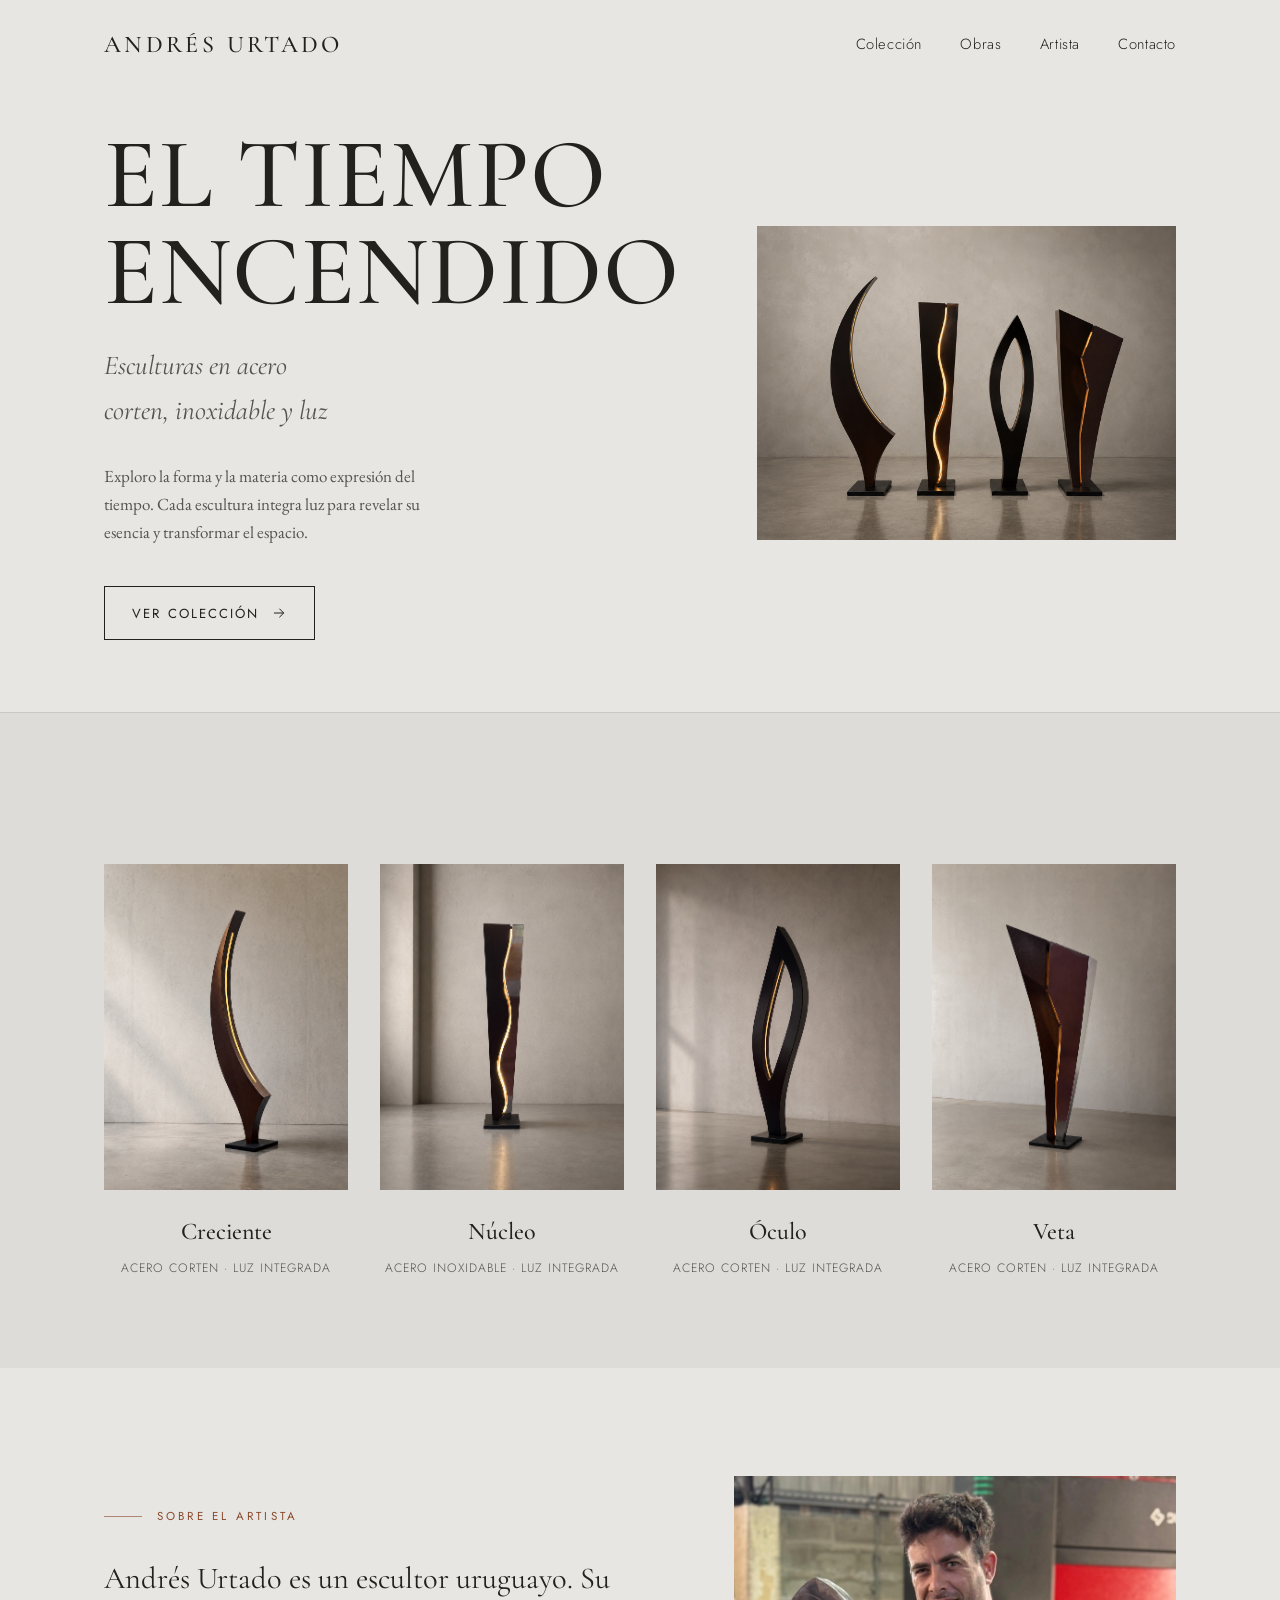
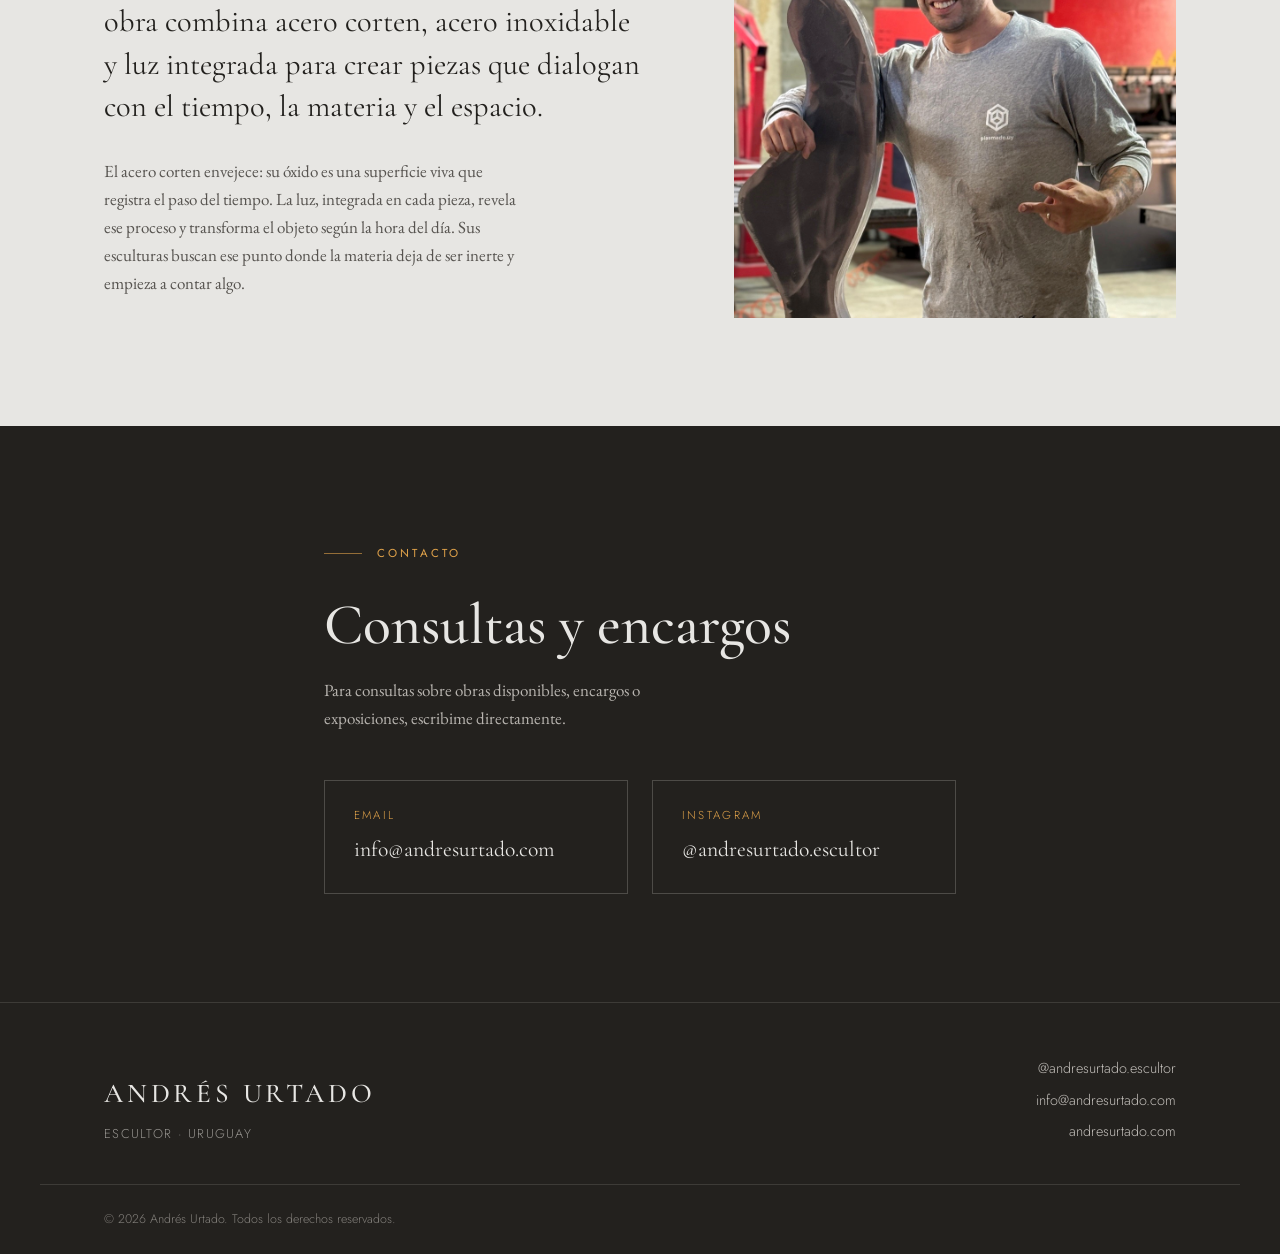
==== index.html @ e7a96994 "Cache-busting en foto del artista (?v=2) para forzar recarga Co-Authored-By: Claude Opus 4.8 <norepl" ====
<!DOCTYPE html>
<html lang="es">
<head>
  <meta charset="UTF-8" />
  <meta name="viewport" content="width=device-width, initial-scale=1.0" />
  <title>Andrés Urtado · Escultor</title>
  <meta name="description" content="Andrés Urtado, escultor uruguayo. Esculturas en acero corten, inoxidable y luz integrada. La forma y la materia como expresión del tiempo." />
  <meta name="author" content="Andrés Urtado" />

  <!-- Open Graph -->
  <meta property="og:type" content="website" />
  <meta property="og:title" content="Andrés Urtado · Escultor" />
  <meta property="og:description" content="Esculturas en acero corten, inoxidable y luz. El tiempo encendido." />
  <meta property="og:image" content="images/og.jpg" />
  <meta property="og:locale" content="es_UY" />

  <link rel="preconnect" href="https://fonts.googleapis.com" />
  <link rel="preconnect" href="https://fonts.gstatic.com" crossorigin />
  <link href="https://fonts.googleapis.com/css2?family=Cormorant+Garamond:ital,wght@0,400;0,500;0,600;1,400&family=EB+Garamond:wght@400;500&family=Jost:wght@300;400;500&display=swap" rel="stylesheet" />

  <link rel="stylesheet" href="css/styles.css" />
  <link rel="icon" href="data:image/svg+xml,<svg xmlns='http://www.w3.org/2000/svg' viewBox='0 0 100 100'><text y='.9em' font-size='90' font-family='serif'>AU</text></svg>" />
</head>
<body>

  <!-- ===================== HEADER ===================== -->
  <header class="site-header" id="header">
    <div class="container header__inner">
      <a href="#inicio" class="wordmark">Andrés Urtado</a>

      <nav class="nav" aria-label="Navegación principal">
        <a href="#coleccion">Colección</a>
        <a href="#obras">Obras</a>
        <a href="#artista">Artista</a>
        <a href="#contacto">Contacto</a>
      </nav>

      <button class="nav-toggle" aria-label="Abrir menú" aria-expanded="false">
        <span></span><span></span><span></span>
      </button>
    </div>
  </header>

  <!-- Mobile menu -->
  <div class="mobile-menu" id="mobile-menu" aria-hidden="true">
    <a href="#coleccion">Colección</a>
    <a href="#obras">Obras</a>
    <a href="#artista">Artista</a>
    <a href="#contacto">Contacto</a>
  </div>

  <main>
    <!-- ===================== HERO ===================== -->
    <section class="hero" id="inicio">
      <div class="container hero__inner">
        <div class="hero__text reveal">
          <h1 class="hero__title">El tiempo<br />encendido</h1>
          <p class="hero__subtitle">Esculturas en acero corten, inoxidable y luz</p>
          <p class="hero__desc">
            Exploro la forma y la materia como expresión del tiempo. Cada escultura
            integra luz para revelar su esencia y transformar el espacio.
          </p>
          <a href="#coleccion" class="btn">
            Ver colección
            <svg width="16" height="16" viewBox="0 0 24 24" fill="none" aria-hidden="true">
              <path d="M5 12h14M13 6l6 6-6 6" stroke="currentColor" stroke-width="1.5" stroke-linecap="round" stroke-linejoin="round"/>
            </svg>
          </a>
        </div>

        <div class="hero__media reveal">
          <!-- REEMPLAZAR: imagen principal (las 4 esculturas juntas). Recomendado ~1400x1600px -->
          <div class="img-placeholder img-placeholder--hero" data-fill="images/hero.jpg">
            <span>hero.jpg</span>
          </div>
        </div>
      </div>
    </section>

    <!-- ===================== COLECCIÓN ===================== -->
    <section class="collection" id="coleccion">
      <div class="container">
        <p class="eyebrow reveal">La colección</p>

        <div class="collection__grid" id="obras">
          <!-- Pieza 1 -->
          <article class="piece reveal">
            <div class="piece__img">
              <div class="img-placeholder" data-fill="images/creciente.jpg"><span>creciente.jpg</span></div>
            </div>
            <h3 class="piece__name">Creciente</h3>
            <p class="piece__meta">Acero corten · luz integrada</p>
          </article>

          <!-- Pieza 2 -->
          <article class="piece reveal">
            <div class="piece__img">
              <div class="img-placeholder" data-fill="images/nucleo.jpg"><span>nucleo.jpg</span></div>
            </div>
            <h3 class="piece__name">Núcleo</h3>
            <p class="piece__meta">Acero inoxidable · luz integrada</p>
          </article>

          <!-- Pieza 3 -->
          <article class="piece reveal">
            <div class="piece__img">
              <div class="img-placeholder" data-fill="images/oculo.jpg"><span>oculo.jpg</span></div>
            </div>
            <h3 class="piece__name">Óculo</h3>
            <p class="piece__meta">Acero corten · luz integrada</p>
          </article>

          <!-- Pieza 4 -->
          <article class="piece reveal">
            <div class="piece__img">
              <div class="img-placeholder" data-fill="images/veta.jpg"><span>veta.jpg</span></div>
            </div>
            <h3 class="piece__name">Veta</h3>
            <p class="piece__meta">Acero corten · luz integrada</p>
          </article>
        </div>
      </div>
    </section>

    <!-- ===================== ARTISTA ===================== -->
    <section class="artist" id="artista">
      <div class="container artist__inner">
        <div class="artist__text reveal">
          <p class="eyebrow">Sobre el artista</p>
          <p class="artist__lead">
            Andrés Urtado es un escultor uruguayo. Su obra combina acero corten,
            acero inoxidable y luz integrada para crear piezas que dialogan con
            el tiempo, la materia y el espacio.
          </p>
          <p class="artist__body">
            El acero corten envejece: su óxido es una superficie viva que registra
            el paso del tiempo. La luz, integrada en cada pieza, revela ese proceso
            y transforma el objeto según la hora del día. Sus esculturas buscan ese
            punto donde la materia deja de ser inerte y empieza a contar algo.
          </p>
        </div>

        <div class="artist__media reveal">
          <!-- Foto de Andrés en el taller. ?v= fuerza recarga al reemplazar la imagen. -->
          <div class="img-placeholder img-placeholder--tall" data-fill="images/artista.jpg?v=2">
            <span>artista.jpg</span>
          </div>
        </div>
      </div>
    </section>

    <!-- ===================== CONTACTO ===================== -->
    <section class="contact" id="contacto">
      <div class="container contact__inner reveal">
        <p class="eyebrow">Contacto</p>
        <h2 class="contact__title">Consultas y encargos</h2>
        <p class="contact__desc">
          Para consultas sobre obras disponibles, encargos o exposiciones,
          escribime directamente.
        </p>

        <div class="contact__links">
          <a class="contact__link" href="mailto:info@andresurtado.com">
            <span class="contact__label">Email</span>
            <span class="contact__value">info@andresurtado.com</span>
          </a>
          <a class="contact__link" href="https://instagram.com/andresurtado.escultor" target="_blank" rel="noopener">
            <span class="contact__label">Instagram</span>
            <span class="contact__value">@andresurtado.escultor</span>
          </a>
        </div>
      </div>
    </section>
  </main>

  <!-- ===================== FOOTER ===================== -->
  <footer class="site-footer">
    <div class="container footer__inner">
      <div class="footer__brand">
        <p class="wordmark wordmark--footer">Andrés Urtado</p>
        <p class="footer__tag">Escultor · Uruguay</p>
      </div>
      <div class="footer__contact">
        <a href="https://instagram.com/andresurtado.escultor" target="_blank" rel="noopener">@andresurtado.escultor</a>
        <a href="mailto:info@andresurtado.com">info@andresurtado.com</a>
        <a href="https://andresurtado.com">andresurtado.com</a>
      </div>
    </div>
    <div class="container footer__legal">
      <p>© <span id="year"></span> Andrés Urtado. Todos los derechos reservados.</p>
    </div>
  </footer>

  <script src="js/main.js"></script>
</body>
</html>
---- css/styles.css ----
/* ============================================================
   Andrés Urtado — Escultor
   Paleta: acero corten, hormigón (gris claro), luz ámbar
   ============================================================ */

:root {
  --bg:        #e7e6e3;   /* gris claro tipo hormigón pulido */
  --bg-alt:    #dedcd8;   /* sección alterna, hormigón un tono más */
  --ink:       #23211e;   /* casi negro neutro */
  --ink-soft:  #575450;   /* texto secundario */
  --line:      #cbc8c2;   /* líneas / bordes */
  --corten:    #8a4a2b;   /* óxido acero corten */
  --amber:     #e0a24a;   /* luz ámbar */
  --white:     #f4f3f0;   /* superficie clara (marcos de foto) */

  --serif-display: "Cormorant Garamond", Georgia, serif;
  --serif-body:    "EB Garamond", Georgia, serif;
  --sans:          "Jost", -apple-system, Helvetica, Arial, sans-serif;

  --container: 1200px;
  --gutter: clamp(1.25rem, 5vw, 4rem);
  --ease: cubic-bezier(0.22, 1, 0.36, 1);
}

/* ---------- Reset ---------- */
*, *::before, *::after { box-sizing: border-box; }
* { margin: 0; }
html { scroll-behavior: smooth; -webkit-text-size-adjust: 100%; }

body {
  background: var(--bg);
  color: var(--ink);
  font-family: var(--serif-body);
  font-size: 1.0625rem;
  line-height: 1.65;
  -webkit-font-smoothing: antialiased;
  text-rendering: optimizeLegibility;
  overflow-x: hidden;
}

img { max-width: 100%; display: block; }
a { color: inherit; text-decoration: none; }

.container {
  width: 100%;
  max-width: var(--container);
  margin-inline: auto;
  padding-inline: var(--gutter);
}

/* ---------- Tipografía utilitaria ---------- */
.eyebrow {
  font-family: var(--sans);
  font-weight: 400;
  font-size: 0.72rem;
  letter-spacing: 0.28em;
  text-transform: uppercase;
  color: var(--corten);
  display: inline-flex;
  align-items: center;
  gap: 0.9rem;
  margin-bottom: 2rem;
}
.eyebrow::before {
  content: "";
  width: 2.4rem;
  height: 1px;
  background: var(--corten);
  opacity: 0.6;
}

/* ============================================================
   HEADER
   ============================================================ */
.site-header {
  position: fixed;
  inset: 0 0 auto 0;
  z-index: 100;
  transition: background 0.4s var(--ease), box-shadow 0.4s var(--ease), padding 0.4s var(--ease);
  padding: 0.4rem 0;
}
.site-header.scrolled {
  background: rgba(231, 230, 227, 0.85);
  backdrop-filter: blur(12px);
  -webkit-backdrop-filter: blur(12px);
  box-shadow: 0 1px 0 var(--line);
}
.header__inner {
  display: flex;
  align-items: center;
  justify-content: space-between;
  min-height: 76px;
}

.wordmark {
  font-family: var(--serif-display);
  font-weight: 500;
  font-size: 1.5rem;
  letter-spacing: 0.14em;
  text-transform: uppercase;
  white-space: nowrap;
}

.nav {
  display: flex;
  gap: 2.4rem;
}
.nav a {
  font-family: var(--sans);
  font-weight: 300;
  font-size: 0.92rem;
  letter-spacing: 0.04em;
  color: var(--ink);
  position: relative;
  padding: 0.3rem 0;
}
.nav a::after {
  content: "";
  position: absolute;
  left: 0; bottom: 0;
  width: 100%; height: 1px;
  background: var(--corten);
  transform: scaleX(0);
  transform-origin: right;
  transition: transform 0.35s var(--ease);
}
.nav a:hover::after { transform: scaleX(1); transform-origin: left; }

/* Hamburger */
.nav-toggle {
  display: none;
  flex-direction: column;
  gap: 5px;
  background: none;
  border: none;
  cursor: pointer;
  padding: 8px;
}
.nav-toggle span {
  width: 26px; height: 1.5px;
  background: var(--ink);
  transition: transform 0.35s var(--ease), opacity 0.3s var(--ease);
}
.nav-toggle[aria-expanded="true"] span:nth-child(1) { transform: translateY(6.5px) rotate(45deg); }
.nav-toggle[aria-expanded="true"] span:nth-child(2) { opacity: 0; }
.nav-toggle[aria-expanded="true"] span:nth-child(3) { transform: translateY(-6.5px) rotate(-45deg); }

/* Mobile menu */
.mobile-menu {
  position: fixed;
  inset: 0;
  z-index: 90;
  background: var(--bg);
  display: flex;
  flex-direction: column;
  align-items: center;
  justify-content: center;
  gap: 2rem;
  opacity: 0;
  visibility: hidden;
  transition: opacity 0.4s var(--ease), visibility 0.4s var(--ease);
}
.mobile-menu.open { opacity: 1; visibility: visible; }
.mobile-menu a {
  font-family: var(--serif-display);
  font-size: 2rem;
  letter-spacing: 0.04em;
}

/* ============================================================
   HERO
   ============================================================ */
.hero {
  padding-top: clamp(7rem, 14vh, 11rem);
  padding-bottom: clamp(3rem, 8vh, 6rem);
}
.hero__inner {
  display: grid;
  grid-template-columns: 1fr 1.15fr;
  gap: clamp(2rem, 6vw, 5rem);
  align-items: center;
}
.hero__title {
  font-family: var(--serif-display);
  font-weight: 500;
  font-size: clamp(3.2rem, 8vw, 6.2rem);
  line-height: 0.98;
  letter-spacing: 0.01em;
  text-transform: uppercase;
}
.hero__subtitle {
  font-family: var(--serif-display);
  font-style: italic;
  font-size: clamp(1.25rem, 2.4vw, 1.7rem);
  color: var(--ink-soft);
  margin-top: 1.5rem;
  max-width: 20ch;
}
.hero__desc {
  color: var(--ink-soft);
  max-width: 42ch;
  margin-top: 1.75rem;
}
.hero__media { position: relative; }

/* ---------- Botón ---------- */
.btn {
  display: inline-flex;
  align-items: center;
  gap: 0.7rem;
  margin-top: 2.5rem;
  font-family: var(--sans);
  font-weight: 400;
  font-size: 0.82rem;
  letter-spacing: 0.16em;
  text-transform: uppercase;
  color: var(--ink);
  border: 1px solid var(--ink);
  padding: 0.95rem 1.7rem;
  transition: color 0.4s var(--ease), border-color 0.4s var(--ease);
  position: relative;
  overflow: hidden;
  isolation: isolate;
}
.btn::before {
  content: "";
  position: absolute; inset: 0;
  background: var(--ink);
  transform: scaleX(0);
  transform-origin: left;
  transition: transform 0.45s var(--ease);
  z-index: -1;
}
.btn:hover { color: var(--white); border-color: var(--ink); }
.btn:hover::before { transform: scaleX(1); }
.btn svg { transition: transform 0.4s var(--ease); }
.btn:hover svg { transform: translateX(4px); }

/* ============================================================
   COLECCIÓN
   ============================================================ */
.collection {
  padding: clamp(4rem, 10vh, 8rem) 0;
  background: var(--bg-alt);
  border-top: 1px solid var(--line);
}
.collection__grid {
  display: grid;
  grid-template-columns: repeat(4, 1fr);
  gap: clamp(1rem, 2.5vw, 2rem);
}
.piece { cursor: pointer; }
.piece__img {
  overflow: hidden;
  background: var(--white);
  aspect-ratio: 3 / 4;
}
.piece__img .img-placeholder,
.piece__img img {
  width: 100%; height: 100%;
  object-fit: cover;
  transition: transform 0.7s var(--ease);
}
.piece:hover .piece__img img,
.piece:hover .piece__img .img-placeholder { transform: scale(1.05); }
.piece__name {
  font-family: var(--serif-display);
  font-weight: 500;
  font-size: 1.5rem;
  text-align: center;
  margin-top: 1.4rem;
}
.piece__meta {
  font-family: var(--sans);
  font-weight: 300;
  font-size: 0.76rem;
  letter-spacing: 0.08em;
  text-transform: uppercase;
  color: var(--ink-soft);
  text-align: center;
  margin-top: 0.4rem;
}

/* ============================================================
   ARTISTA
   ============================================================ */
.artist { padding: clamp(4rem, 12vh, 9rem) 0; }
.artist__inner {
  display: grid;
  grid-template-columns: 1.1fr 0.9fr;
  gap: clamp(2.5rem, 7vw, 6rem);
  align-items: center;
}
.artist__lead {
  font-family: var(--serif-display);
  font-size: clamp(1.4rem, 2.6vw, 1.9rem);
  line-height: 1.4;
  color: var(--ink);
  margin-bottom: 1.75rem;
}
.artist__body { color: var(--ink-soft); max-width: 52ch; }
.artist__media .img-placeholder { aspect-ratio: 4 / 5; }

/* ============================================================
   CONTACTO
   ============================================================ */
.contact {
  padding: clamp(4rem, 12vh, 9rem) 0;
  background: var(--ink);
  color: var(--bg);
}
.contact .eyebrow { color: var(--amber); }
.contact .eyebrow::before { background: var(--amber); }
.contact__inner { max-width: 760px; }
.contact__title {
  font-family: var(--serif-display);
  font-weight: 500;
  font-size: clamp(2.4rem, 5vw, 3.6rem);
  line-height: 1.05;
}
.contact__desc {
  color: rgba(246, 242, 236, 0.7);
  max-width: 46ch;
  margin-top: 1.25rem;
}
.contact__links {
  display: grid;
  grid-template-columns: repeat(2, 1fr);
  gap: 1.5rem;
  margin-top: 3rem;
}
.contact__link {
  border: 1px solid rgba(246, 242, 236, 0.2);
  padding: 1.6rem 1.8rem;
  display: flex;
  flex-direction: column;
  gap: 0.4rem;
  transition: border-color 0.4s var(--ease), background 0.4s var(--ease);
}
.contact__link:hover {
  border-color: var(--amber);
  background: rgba(224, 162, 74, 0.06);
}
.contact__label {
  font-family: var(--sans);
  font-weight: 300;
  font-size: 0.72rem;
  letter-spacing: 0.2em;
  text-transform: uppercase;
  color: var(--amber);
}
.contact__value {
  font-family: var(--serif-display);
  font-size: 1.35rem;
}

/* ============================================================
   FOOTER
   ============================================================ */
.site-footer {
  background: var(--ink);
  color: var(--bg);
  padding-top: clamp(3rem, 6vh, 5rem);
  border-top: 1px solid rgba(246, 242, 236, 0.12);
}
.footer__inner {
  display: flex;
  justify-content: space-between;
  align-items: flex-end;
  gap: 2rem;
  flex-wrap: wrap;
  padding-bottom: 2.5rem;
}
.wordmark--footer { font-size: 1.7rem; }
.footer__tag {
  font-family: var(--sans);
  font-weight: 300;
  font-size: 0.8rem;
  letter-spacing: 0.1em;
  text-transform: uppercase;
  color: rgba(246, 242, 236, 0.55);
  margin-top: 0.4rem;
}
.footer__contact {
  display: flex;
  flex-direction: column;
  gap: 0.5rem;
  text-align: right;
  font-family: var(--sans);
  font-weight: 300;
  font-size: 0.9rem;
}
.footer__contact a { color: rgba(246, 242, 236, 0.75); transition: color 0.3s var(--ease); }
.footer__contact a:hover { color: var(--amber); }
.footer__legal {
  border-top: 1px solid rgba(246, 242, 236, 0.12);
  padding: 1.5rem var(--gutter);
  font-family: var(--sans);
  font-weight: 300;
  font-size: 0.78rem;
  color: rgba(246, 242, 236, 0.45);
}

/* ============================================================
   PLACEHOLDER DE IMAGEN (se reemplaza por fotos reales)
   ============================================================ */
.img-placeholder {
  width: 100%;
  height: 100%;
  min-height: 220px;
  display: flex;
  align-items: center;
  justify-content: center;
  background:
    repeating-linear-gradient(45deg, #d7d5d0 0 14px, #ceccc6 14px 28px);
  color: var(--ink-soft);
  font-family: var(--sans);
  font-size: 0.8rem;
  letter-spacing: 0.1em;
  text-transform: uppercase;
}
.img-placeholder span {
  background: var(--white);
  padding: 0.4rem 0.9rem;
  border: 1px solid var(--line);
}
.img-placeholder--hero { aspect-ratio: 7 / 8; }
.img-placeholder--tall { aspect-ratio: 4 / 5; }

/* ============================================================
   REVEAL (animación al hacer scroll)
   ============================================================ */
.reveal {
  opacity: 0;
  transform: translateY(28px);
  transition: opacity 0.9s var(--ease), transform 0.9s var(--ease);
}
.reveal.in { opacity: 1; transform: none; }

@media (prefers-reduced-motion: reduce) {
  .reveal { opacity: 1; transform: none; transition: none; }
  html { scroll-behavior: auto; }
}

/* ============================================================
   RESPONSIVE
   ============================================================ */
@media (max-width: 900px) {
  .nav { display: none; }
  .nav-toggle { display: flex; }

  .hero__inner { grid-template-columns: 1fr; gap: 2.5rem; }
  .hero__media { order: -1; max-width: 440px; }

  .collection__grid { grid-template-columns: repeat(2, 1fr); gap: 1.5rem 1.25rem; }

  .artist__inner { grid-template-columns: 1fr; gap: 2.5rem; }
  .artist__media { max-width: 460px; }

  .contact__links { grid-template-columns: 1fr; }
}

@media (max-width: 480px) {
  .collection__grid { grid-template-columns: 1fr; }
  .footer__inner { flex-direction: column; align-items: flex-start; }
  .footer__contact { text-align: left; }
}
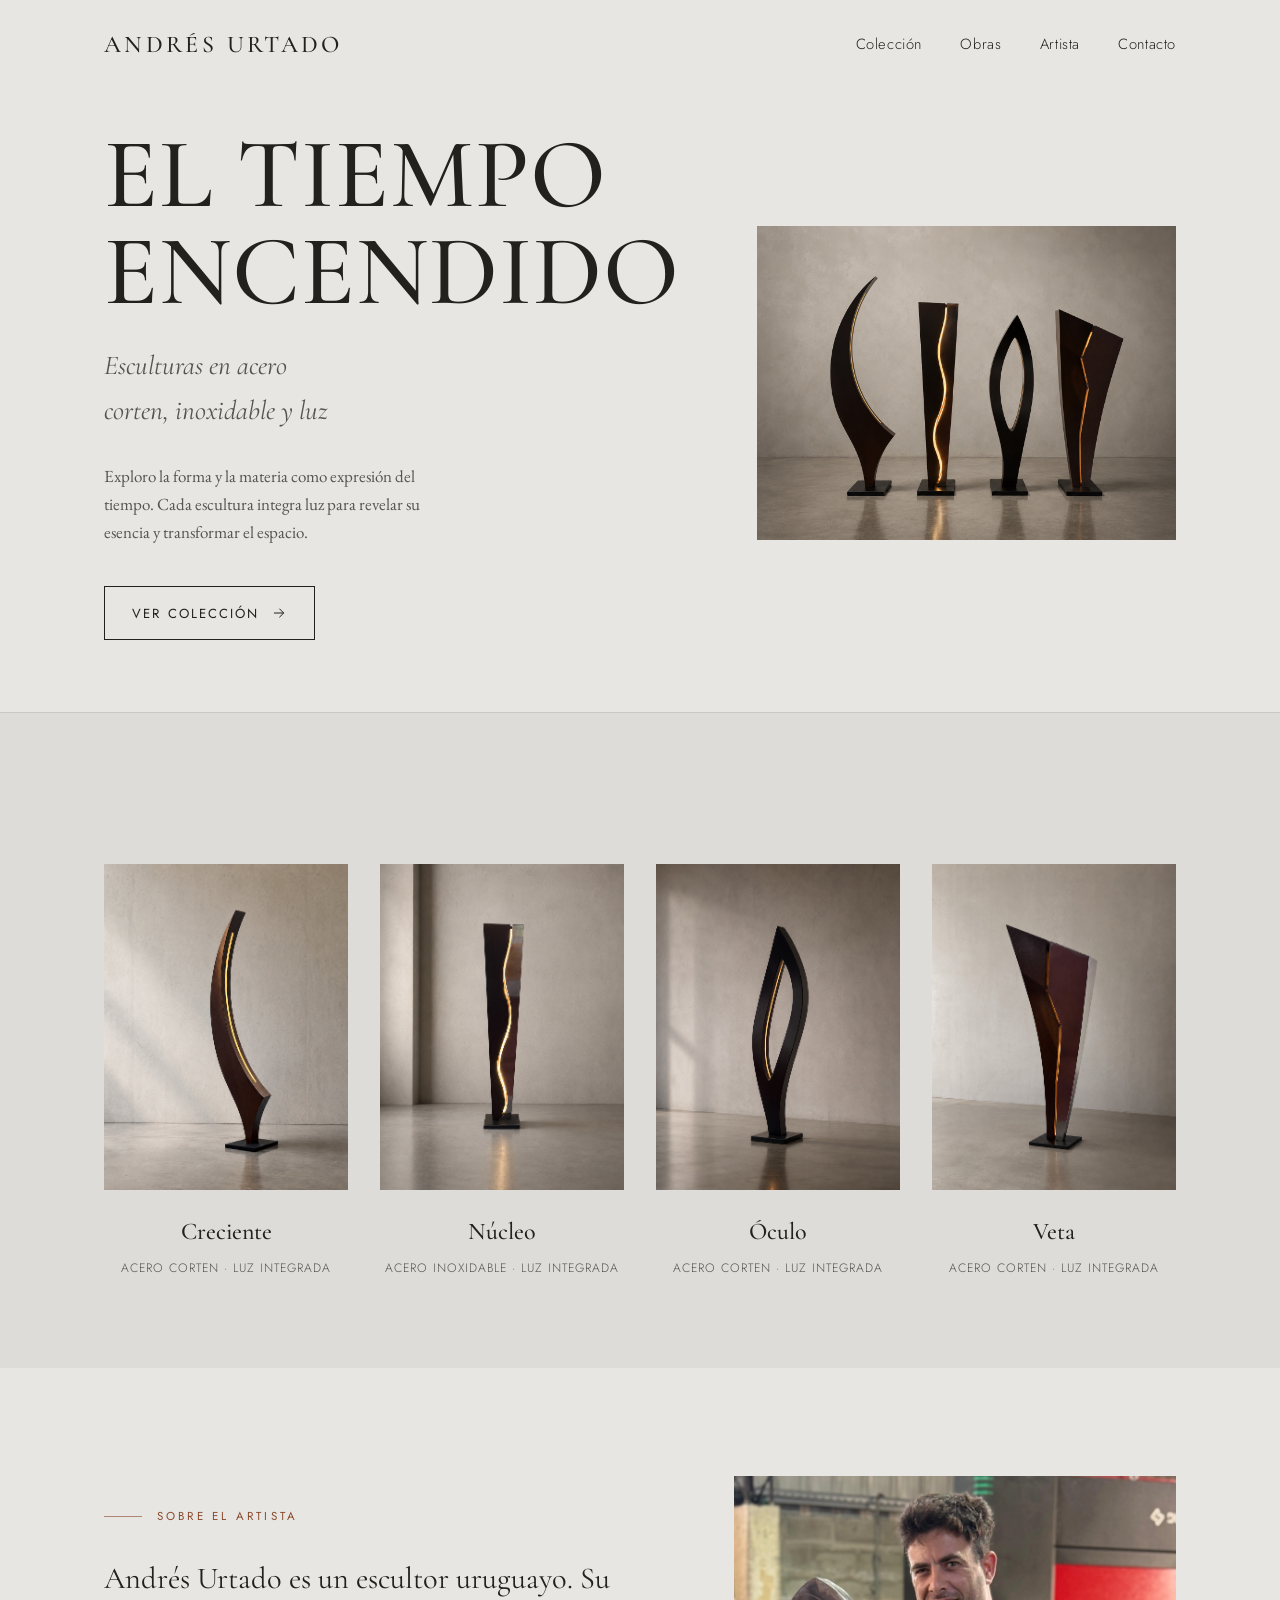
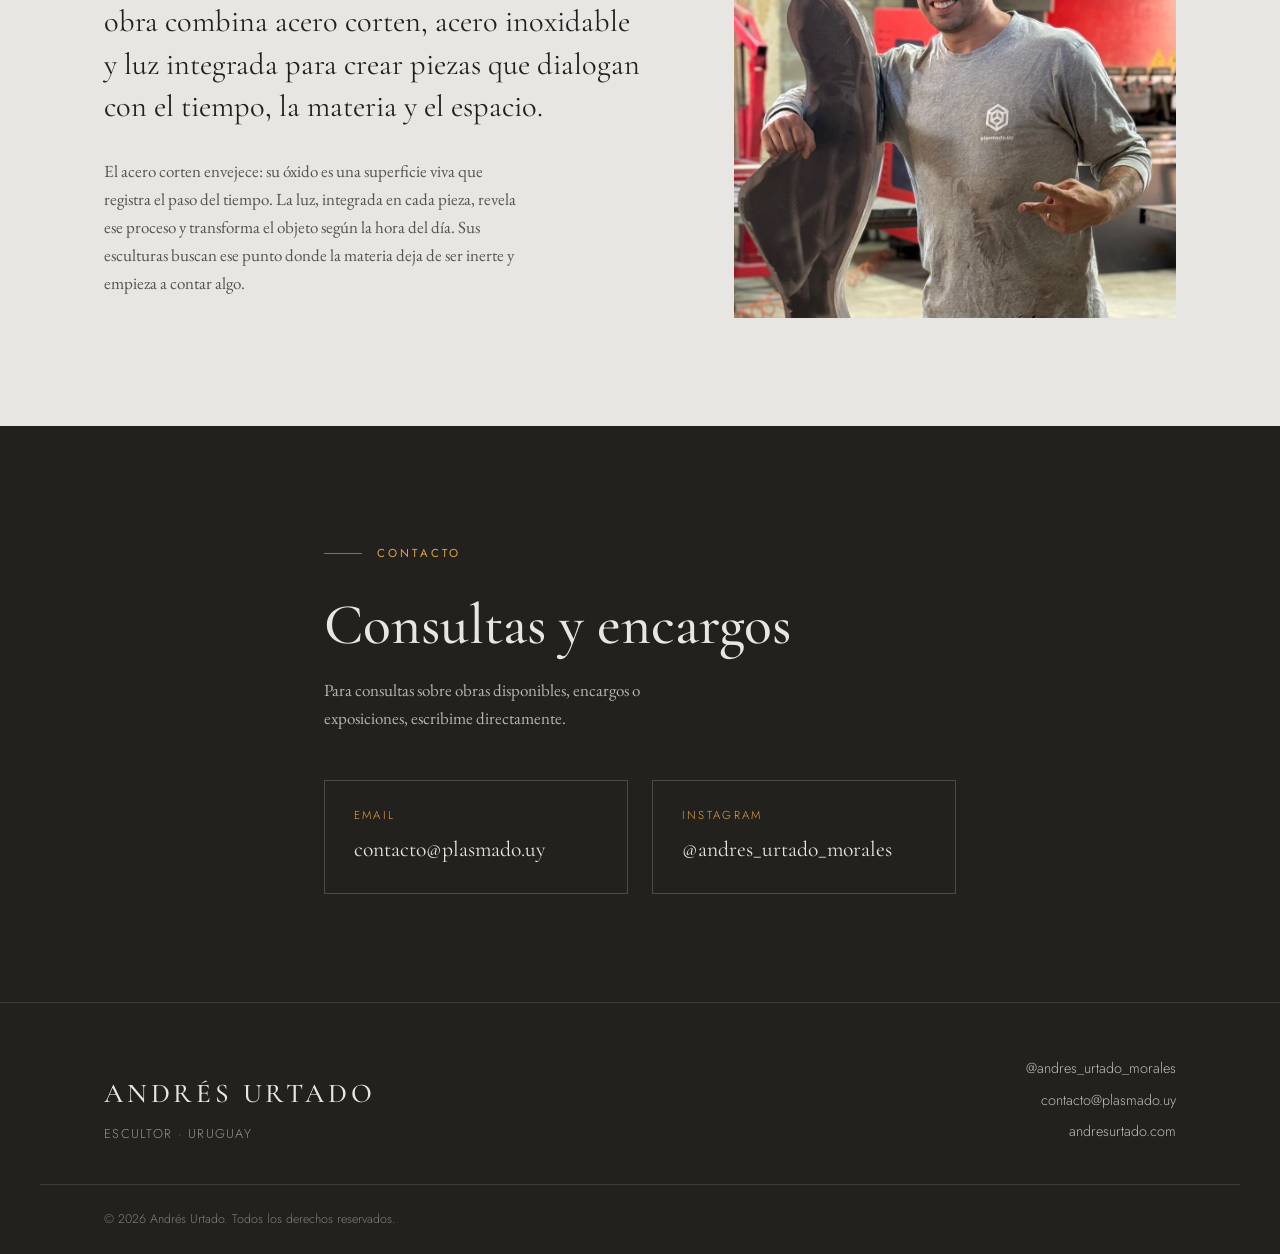
==== commit d4d5eb1c: "Actualizar contacto: Instagram @andres_urtado_morales + mail contacto@plasmado.uy Co-Authored-By: Cl" ====
--- a/index.html
+++ b/index.html
@@ -160,13 +160,13 @@
         </p>
 
         <div class="contact__links">
-          <a class="contact__link" href="mailto:info@andresurtado.com">
+          <a class="contact__link" href="mailto:contacto@plasmado.uy">
             <span class="contact__label">Email</span>
-            <span class="contact__value">info@andresurtado.com</span>
+            <span class="contact__value">contacto@plasmado.uy</span>
           </a>
-          <a class="contact__link" href="https://instagram.com/andresurtado.escultor" target="_blank" rel="noopener">
+          <a class="contact__link" href="https://instagram.com/andres_urtado_morales" target="_blank" rel="noopener">
             <span class="contact__label">Instagram</span>
-            <span class="contact__value">@andresurtado.escultor</span>
+            <span class="contact__value">@andres_urtado_morales</span>
           </a>
         </div>
       </div>
@@ -181,8 +181,8 @@
         <p class="footer__tag">Escultor · Uruguay</p>
       </div>
       <div class="footer__contact">
-        <a href="https://instagram.com/andresurtado.escultor" target="_blank" rel="noopener">@andresurtado.escultor</a>
-        <a href="mailto:info@andresurtado.com">info@andresurtado.com</a>
+        <a href="https://instagram.com/andres_urtado_morales" target="_blank" rel="noopener">@andres_urtado_morales</a>
+        <a href="mailto:contacto@plasmado.uy">contacto@plasmado.uy</a>
         <a href="https://andresurtado.com">andresurtado.com</a>
       </div>
     </div>
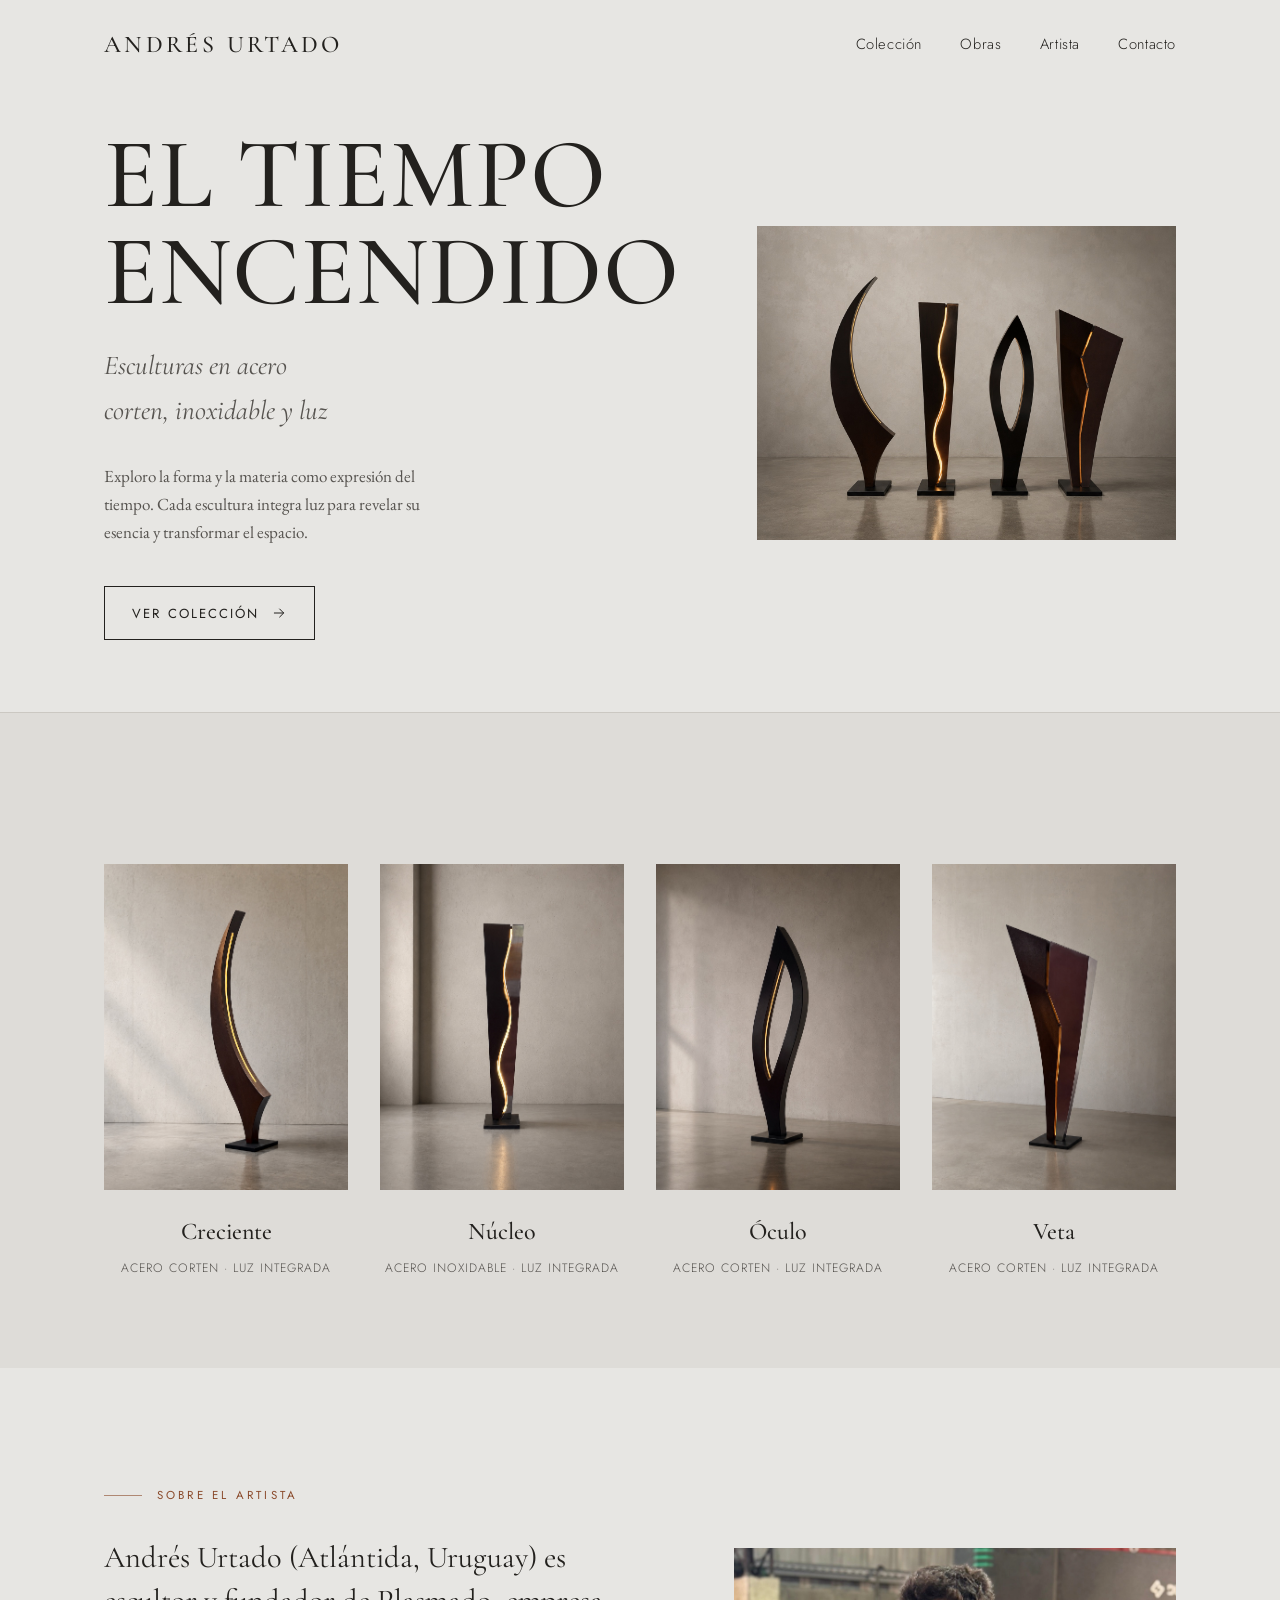
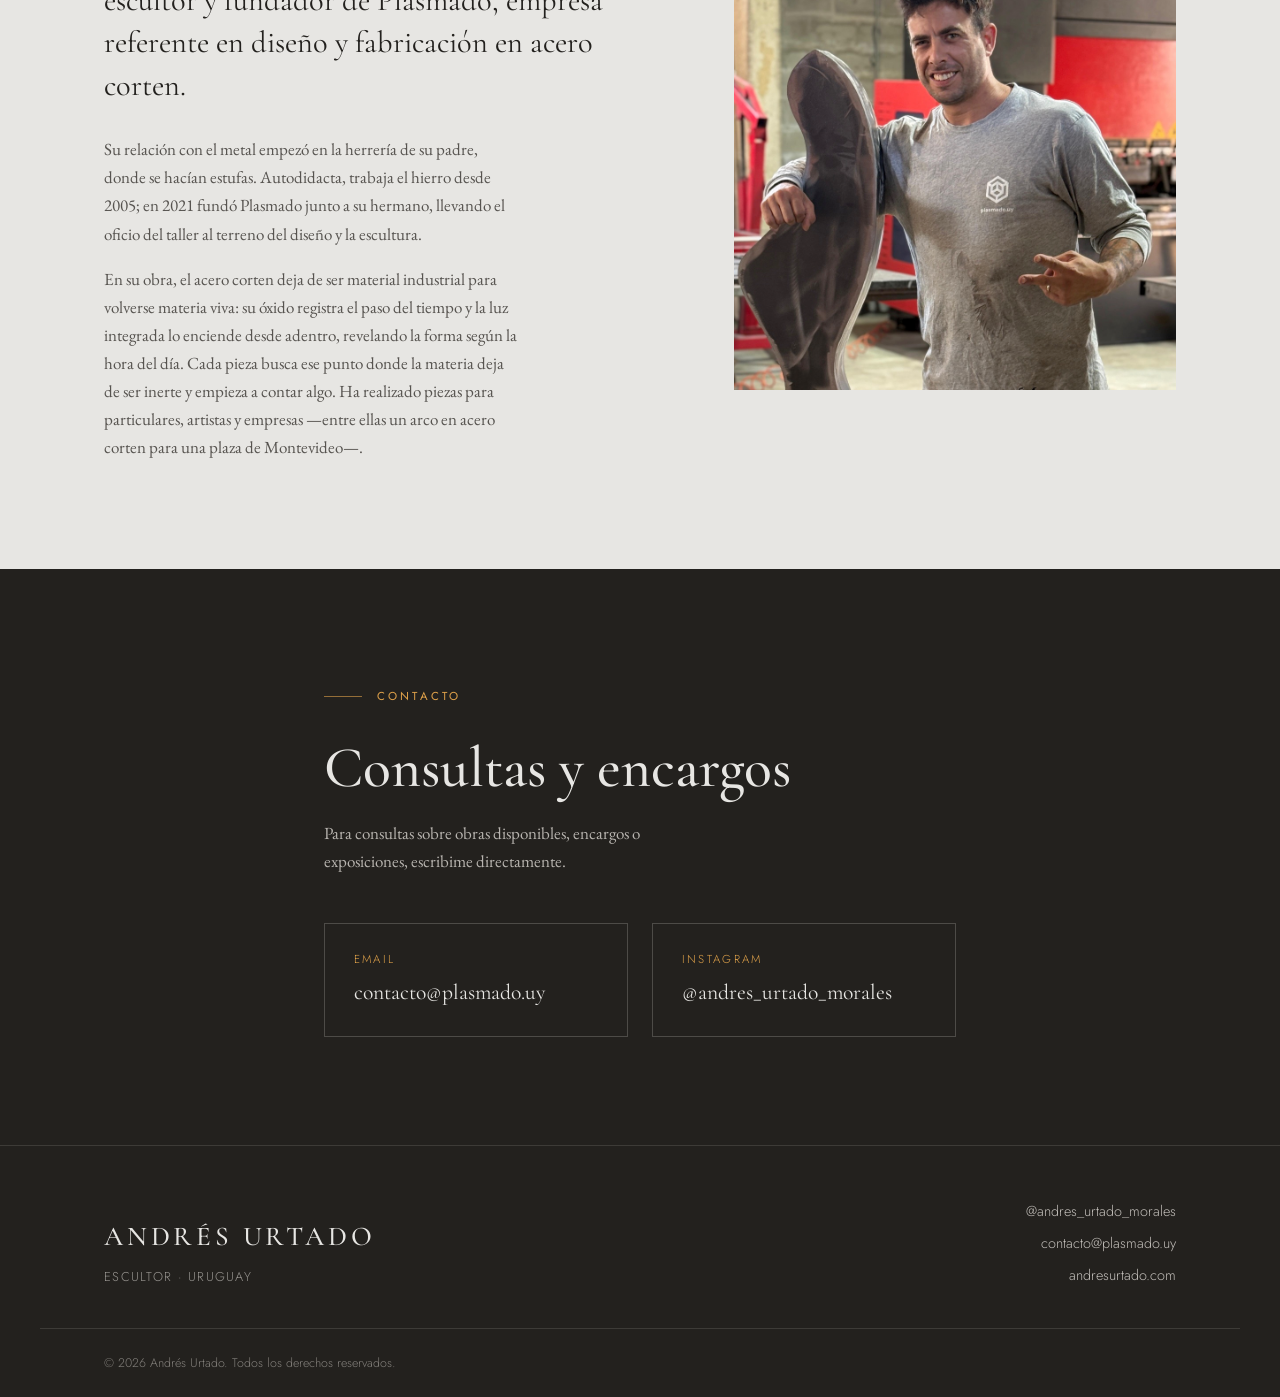
==== commit b182073d: "Bio real de Andrés Urtado (Atlántida, Plasmado, trayectoria) Co-Authored-By: Claude Opus 4.8 <norepl" ====
--- a/index.html
+++ b/index.html
@@ -128,15 +128,22 @@
         <div class="artist__text reveal">
           <p class="eyebrow">Sobre el artista</p>
           <p class="artist__lead">
-            Andrés Urtado es un escultor uruguayo. Su obra combina acero corten,
-            acero inoxidable y luz integrada para crear piezas que dialogan con
-            el tiempo, la materia y el espacio.
+            Andrés Urtado (Atlántida, Uruguay) es escultor y fundador de Plasmado,
+            empresa referente en diseño y fabricación en acero corten.
           </p>
           <p class="artist__body">
-            El acero corten envejece: su óxido es una superficie viva que registra
-            el paso del tiempo. La luz, integrada en cada pieza, revela ese proceso
-            y transforma el objeto según la hora del día. Sus esculturas buscan ese
-            punto donde la materia deja de ser inerte y empieza a contar algo.
+            Su relación con el metal empezó en la herrería de su padre, donde se
+            hacían estufas. Autodidacta, trabaja el hierro desde 2005; en 2021 fundó
+            Plasmado junto a su hermano, llevando el oficio del taller al terreno del
+            diseño y la escultura.
+          </p>
+          <p class="artist__body">
+            En su obra, el acero corten deja de ser material industrial para volverse
+            materia viva: su óxido registra el paso del tiempo y la luz integrada lo
+            enciende desde adentro, revelando la forma según la hora del día. Cada
+            pieza busca ese punto donde la materia deja de ser inerte y empieza a
+            contar algo. Ha realizado piezas para particulares, artistas y empresas
+            —entre ellas un arco en acero corten para una plaza de Montevideo—.
           </p>
         </div>
 
--- a/css/styles.css
+++ b/css/styles.css
@@ -299,6 +299,7 @@
   margin-bottom: 1.75rem;
 }
 .artist__body { color: var(--ink-soft); max-width: 52ch; }
+.artist__body + .artist__body { margin-top: 1.1rem; }
 .artist__media .img-placeholder { aspect-ratio: 4 / 5; }
 
 /* ============================================================
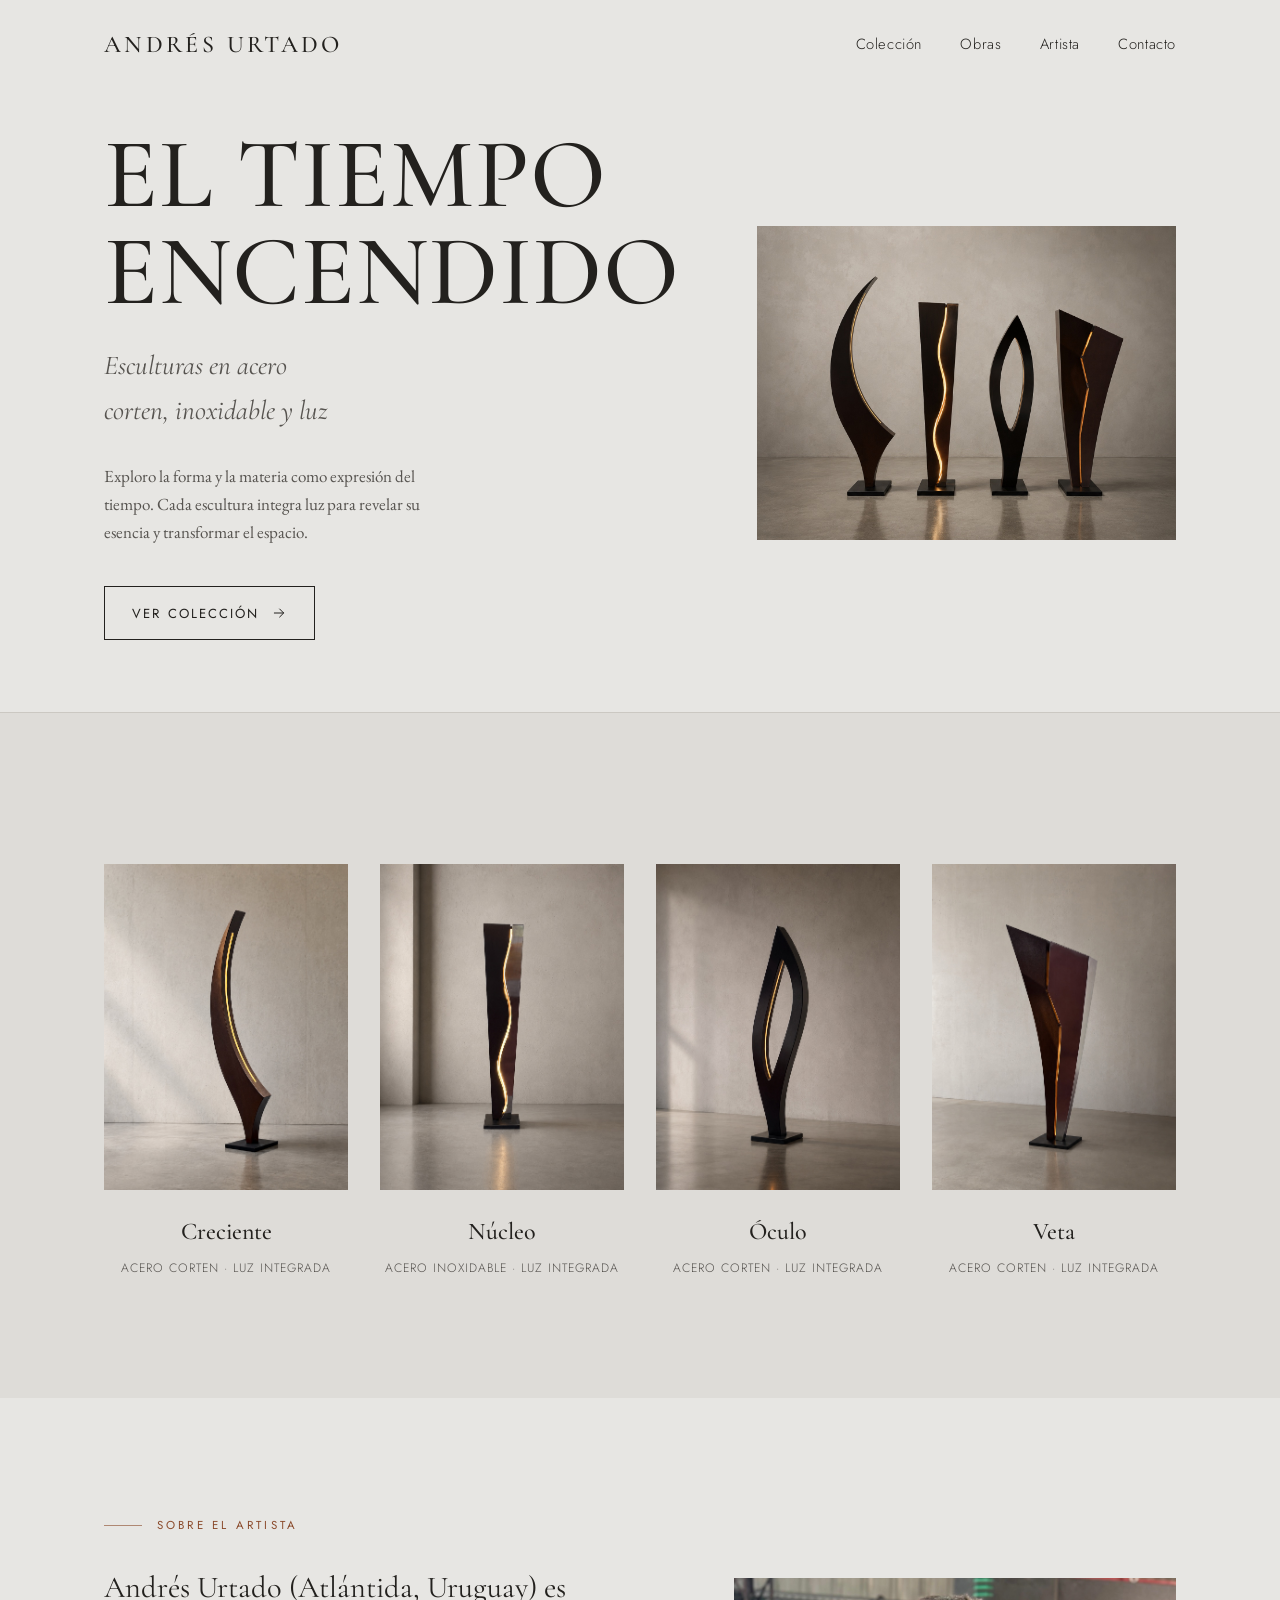
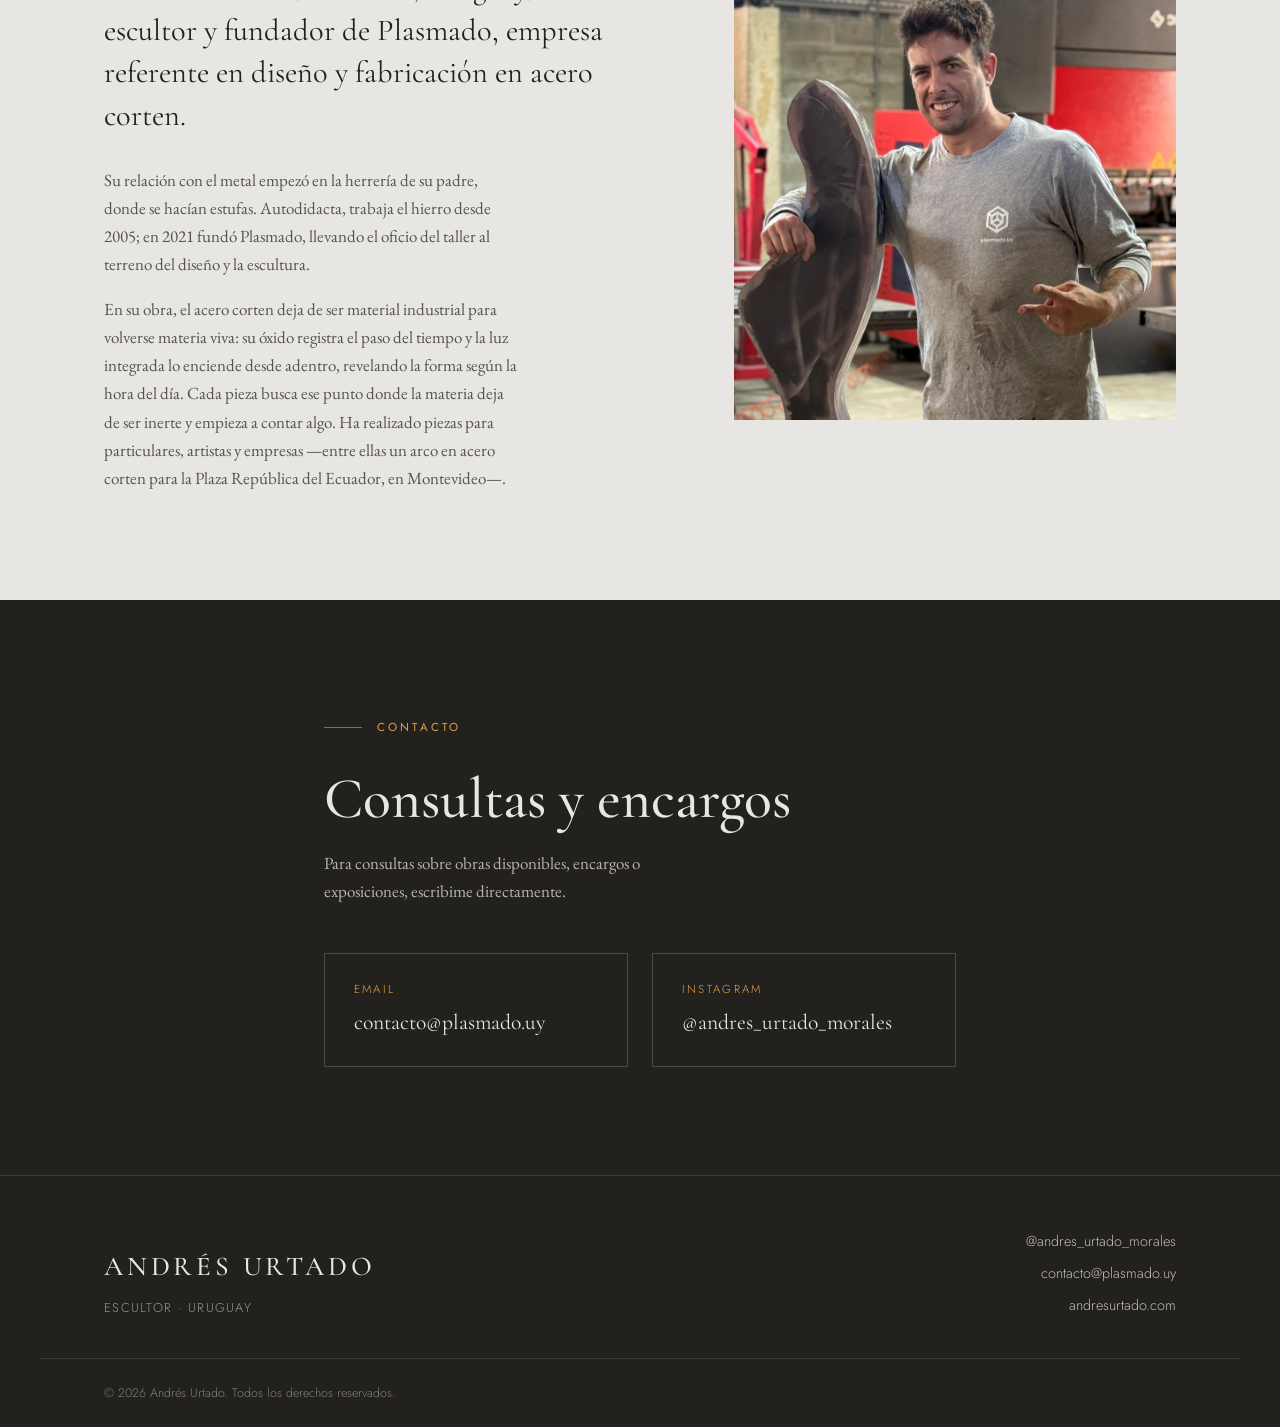
==== commit 64a7d4c1: "Páginas de detalle por obra (Creciente, Núcleo, Óculo, Veta) + bio: Plaza República del Ecuador - Ca" ====
--- a/index.html
+++ b/index.html
@@ -84,40 +84,44 @@
 
         <div class="collection__grid" id="obras">
           <!-- Pieza 1 -->
-          <article class="piece reveal">
+          <a class="piece reveal" href="creciente.html">
             <div class="piece__img">
               <div class="img-placeholder" data-fill="images/creciente.jpg"><span>creciente.jpg</span></div>
             </div>
             <h3 class="piece__name">Creciente</h3>
             <p class="piece__meta">Acero corten · luz integrada</p>
-          </article>
+            <span class="piece__more">Ver obra</span>
+          </a>
 
           <!-- Pieza 2 -->
-          <article class="piece reveal">
+          <a class="piece reveal" href="nucleo.html">
             <div class="piece__img">
               <div class="img-placeholder" data-fill="images/nucleo.jpg"><span>nucleo.jpg</span></div>
             </div>
             <h3 class="piece__name">Núcleo</h3>
             <p class="piece__meta">Acero inoxidable · luz integrada</p>
-          </article>
+            <span class="piece__more">Ver obra</span>
+          </a>
 
           <!-- Pieza 3 -->
-          <article class="piece reveal">
+          <a class="piece reveal" href="oculo.html">
             <div class="piece__img">
               <div class="img-placeholder" data-fill="images/oculo.jpg"><span>oculo.jpg</span></div>
             </div>
             <h3 class="piece__name">Óculo</h3>
             <p class="piece__meta">Acero corten · luz integrada</p>
-          </article>
+            <span class="piece__more">Ver obra</span>
+          </a>
 
           <!-- Pieza 4 -->
-          <article class="piece reveal">
+          <a class="piece reveal" href="veta.html">
             <div class="piece__img">
               <div class="img-placeholder" data-fill="images/veta.jpg"><span>veta.jpg</span></div>
             </div>
             <h3 class="piece__name">Veta</h3>
             <p class="piece__meta">Acero corten · luz integrada</p>
-          </article>
+            <span class="piece__more">Ver obra</span>
+          </a>
         </div>
       </div>
     </section>
@@ -134,8 +138,8 @@
           <p class="artist__body">
             Su relación con el metal empezó en la herrería de su padre, donde se
             hacían estufas. Autodidacta, trabaja el hierro desde 2005; en 2021 fundó
-            Plasmado junto a su hermano, llevando el oficio del taller al terreno del
-            diseño y la escultura.
+            Plasmado, llevando el oficio del taller al terreno del diseño y la
+            escultura.
           </p>
           <p class="artist__body">
             En su obra, el acero corten deja de ser material industrial para volverse
@@ -143,7 +147,8 @@
             enciende desde adentro, revelando la forma según la hora del día. Cada
             pieza busca ese punto donde la materia deja de ser inerte y empieza a
             contar algo. Ha realizado piezas para particulares, artistas y empresas
-            —entre ellas un arco en acero corten para una plaza de Montevideo—.
+            —entre ellas un arco en acero corten para la Plaza República del Ecuador,
+            en Montevideo—.
           </p>
         </div>
 
--- a/css/styles.css
+++ b/css/styles.css
@@ -280,6 +280,22 @@
   text-align: center;
   margin-top: 0.4rem;
 }
+.piece__more {
+  display: block;
+  text-align: center;
+  margin-top: 0.7rem;
+  font-family: var(--sans);
+  font-weight: 400;
+  font-size: 0.72rem;
+  letter-spacing: 0.18em;
+  text-transform: uppercase;
+  color: var(--corten);
+  opacity: 0;
+  transform: translateY(4px);
+  transition: opacity 0.4s var(--ease), transform 0.4s var(--ease);
+}
+.piece:hover .piece__more,
+.piece:focus-visible .piece__more { opacity: 1; transform: none; }
 
 /* ============================================================
    ARTISTA
@@ -429,6 +445,111 @@
 .img-placeholder--tall { aspect-ratio: 4 / 5; }
 
 /* ============================================================
+   PÁGINA DE OBRA (detalle)
+   ============================================================ */
+.obra {
+  padding-top: clamp(7.5rem, 16vh, 11rem);
+  padding-bottom: clamp(3rem, 8vh, 6rem);
+}
+.back-link {
+  display: inline-flex;
+  align-items: center;
+  gap: 0.6rem;
+  font-family: var(--sans);
+  font-weight: 400;
+  font-size: 0.78rem;
+  letter-spacing: 0.16em;
+  text-transform: uppercase;
+  color: var(--ink-soft);
+  margin-bottom: clamp(2rem, 5vh, 3.5rem);
+  transition: color 0.3s var(--ease), gap 0.3s var(--ease);
+}
+.back-link:hover { color: var(--corten); gap: 0.9rem; }
+
+.obra__top {
+  display: grid;
+  grid-template-columns: 1fr 1fr;
+  gap: clamp(2rem, 6vw, 5rem);
+  align-items: center;
+}
+.obra__figure { background: var(--white); }
+.obra__figure img,
+.obra__figure .img-placeholder { width: 100%; }
+.obra__eyebrow {
+  font-family: var(--sans);
+  font-weight: 400;
+  font-size: 0.72rem;
+  letter-spacing: 0.24em;
+  text-transform: uppercase;
+  color: var(--corten);
+}
+.obra__name {
+  font-family: var(--serif-display);
+  font-weight: 500;
+  font-size: clamp(2.8rem, 6vw, 4.4rem);
+  line-height: 1;
+  margin-top: 0.6rem;
+}
+.obra__spec {
+  font-family: var(--sans);
+  font-weight: 300;
+  font-size: 0.82rem;
+  letter-spacing: 0.1em;
+  text-transform: uppercase;
+  color: var(--ink-soft);
+  margin-top: 1.2rem;
+  padding-top: 1.2rem;
+  border-top: 1px solid var(--line);
+}
+.obra__desc { margin-top: 1.75rem; color: var(--ink-soft); max-width: 48ch; }
+.obra__desc p + p { margin-top: 1rem; }
+
+.obra__gallery-wrap {
+  padding: clamp(3rem, 9vh, 6rem) 0;
+  background: var(--bg-alt);
+  border-top: 1px solid var(--line);
+}
+.obra__gallery {
+  display: grid;
+  grid-template-columns: repeat(3, 1fr);
+  gap: clamp(1rem, 2vw, 1.5rem);
+  margin-top: 2rem;
+}
+.obra__gallery .img-placeholder,
+.obra__gallery img { aspect-ratio: 4 / 5; object-fit: cover; width: 100%; }
+
+.obra__pager {
+  display: flex;
+  justify-content: space-between;
+  gap: 1rem;
+  padding: clamp(2.5rem, 6vh, 4rem) 0;
+}
+.obra__pager a, .obra__pager span {
+  font-family: var(--serif-display);
+  font-size: clamp(1.2rem, 2.5vw, 1.6rem);
+}
+.obra__pager .pager__label {
+  display: block;
+  font-family: var(--sans);
+  font-weight: 300;
+  font-size: 0.7rem;
+  letter-spacing: 0.18em;
+  text-transform: uppercase;
+  color: var(--ink-soft);
+  margin-bottom: 0.3rem;
+}
+.obra__pager .next { text-align: right; }
+.obra__pager a { color: var(--ink); transition: color 0.3s var(--ease); }
+.obra__pager a:hover { color: var(--corten); }
+.obra__pager .disabled { opacity: 0.3; pointer-events: none; }
+
+@media (max-width: 900px) {
+  .obra__top { grid-template-columns: 1fr; gap: 2rem; }
+  .obra__figure { max-width: 480px; }
+  .obra__gallery { grid-template-columns: repeat(2, 1fr); }
+}
+
+/* ============================================================
    REVEAL (animación al hacer scroll)
    ============================================================ */
 .reveal {
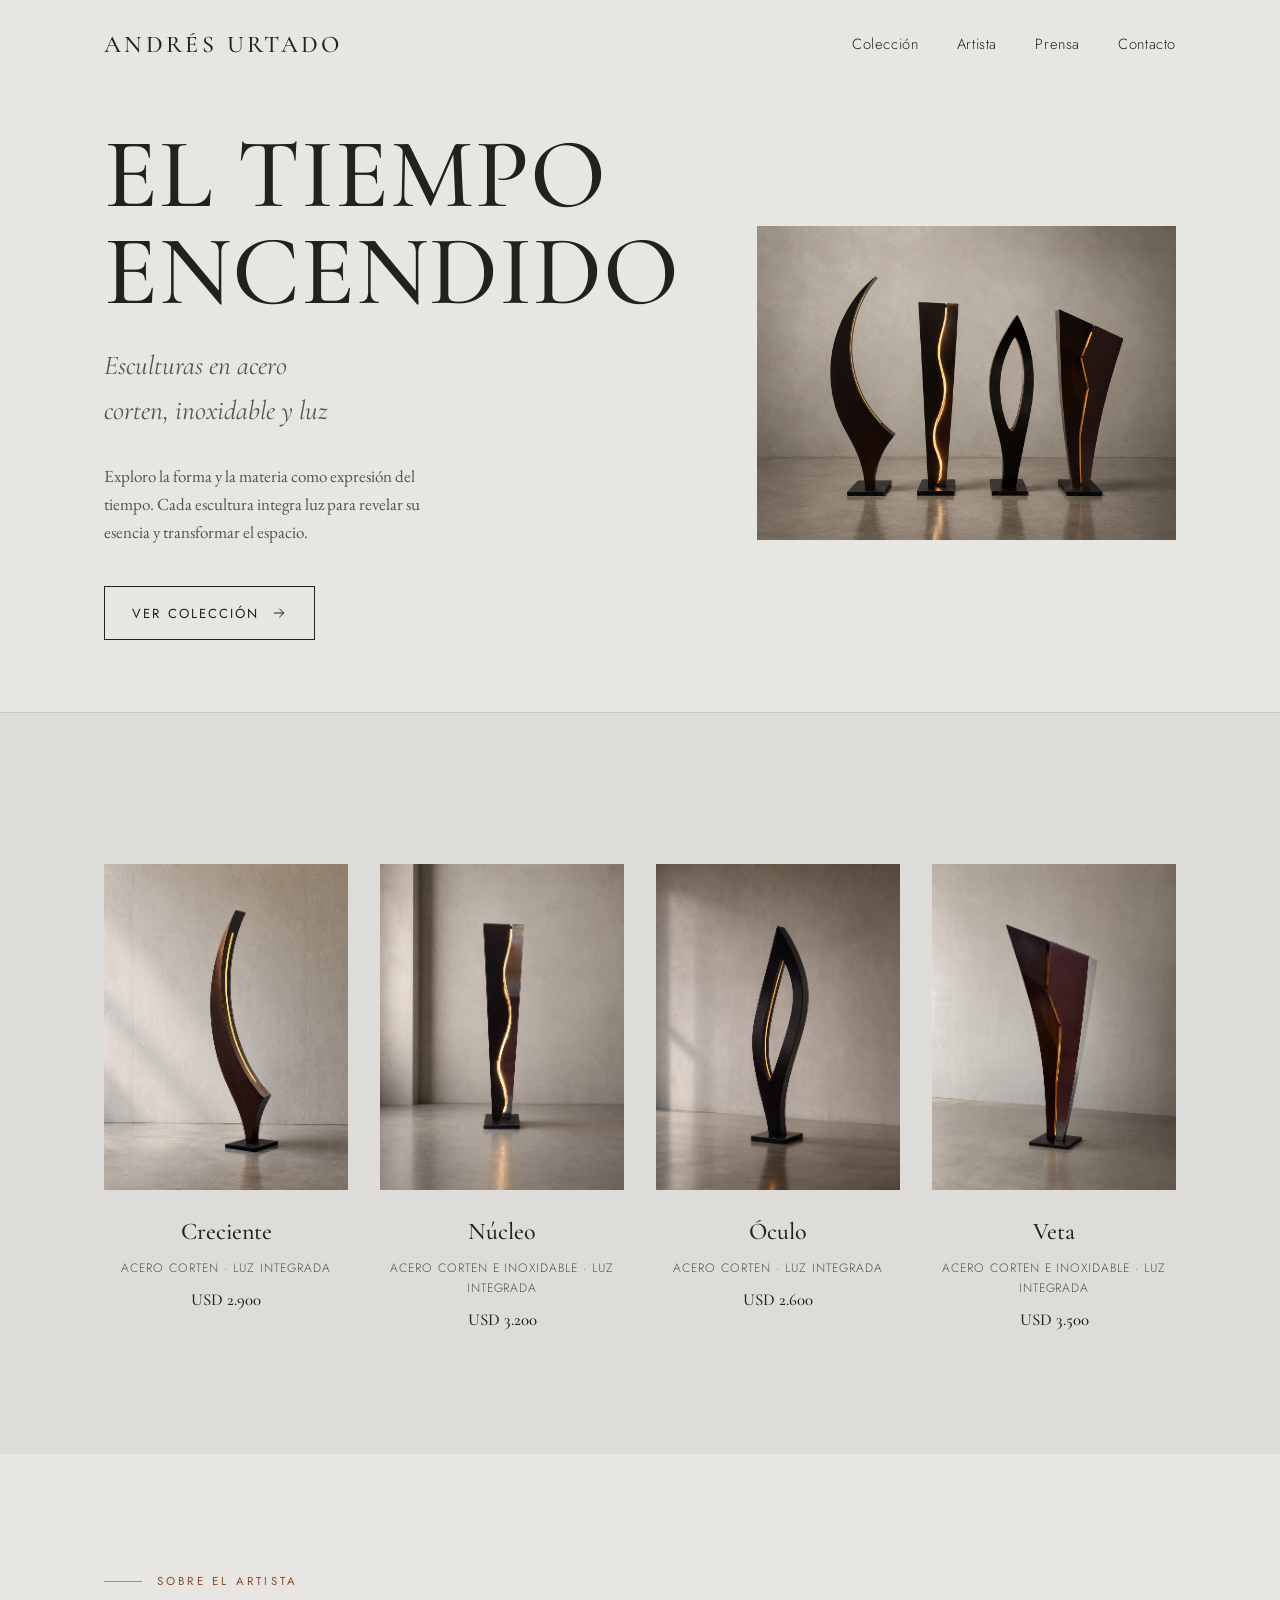
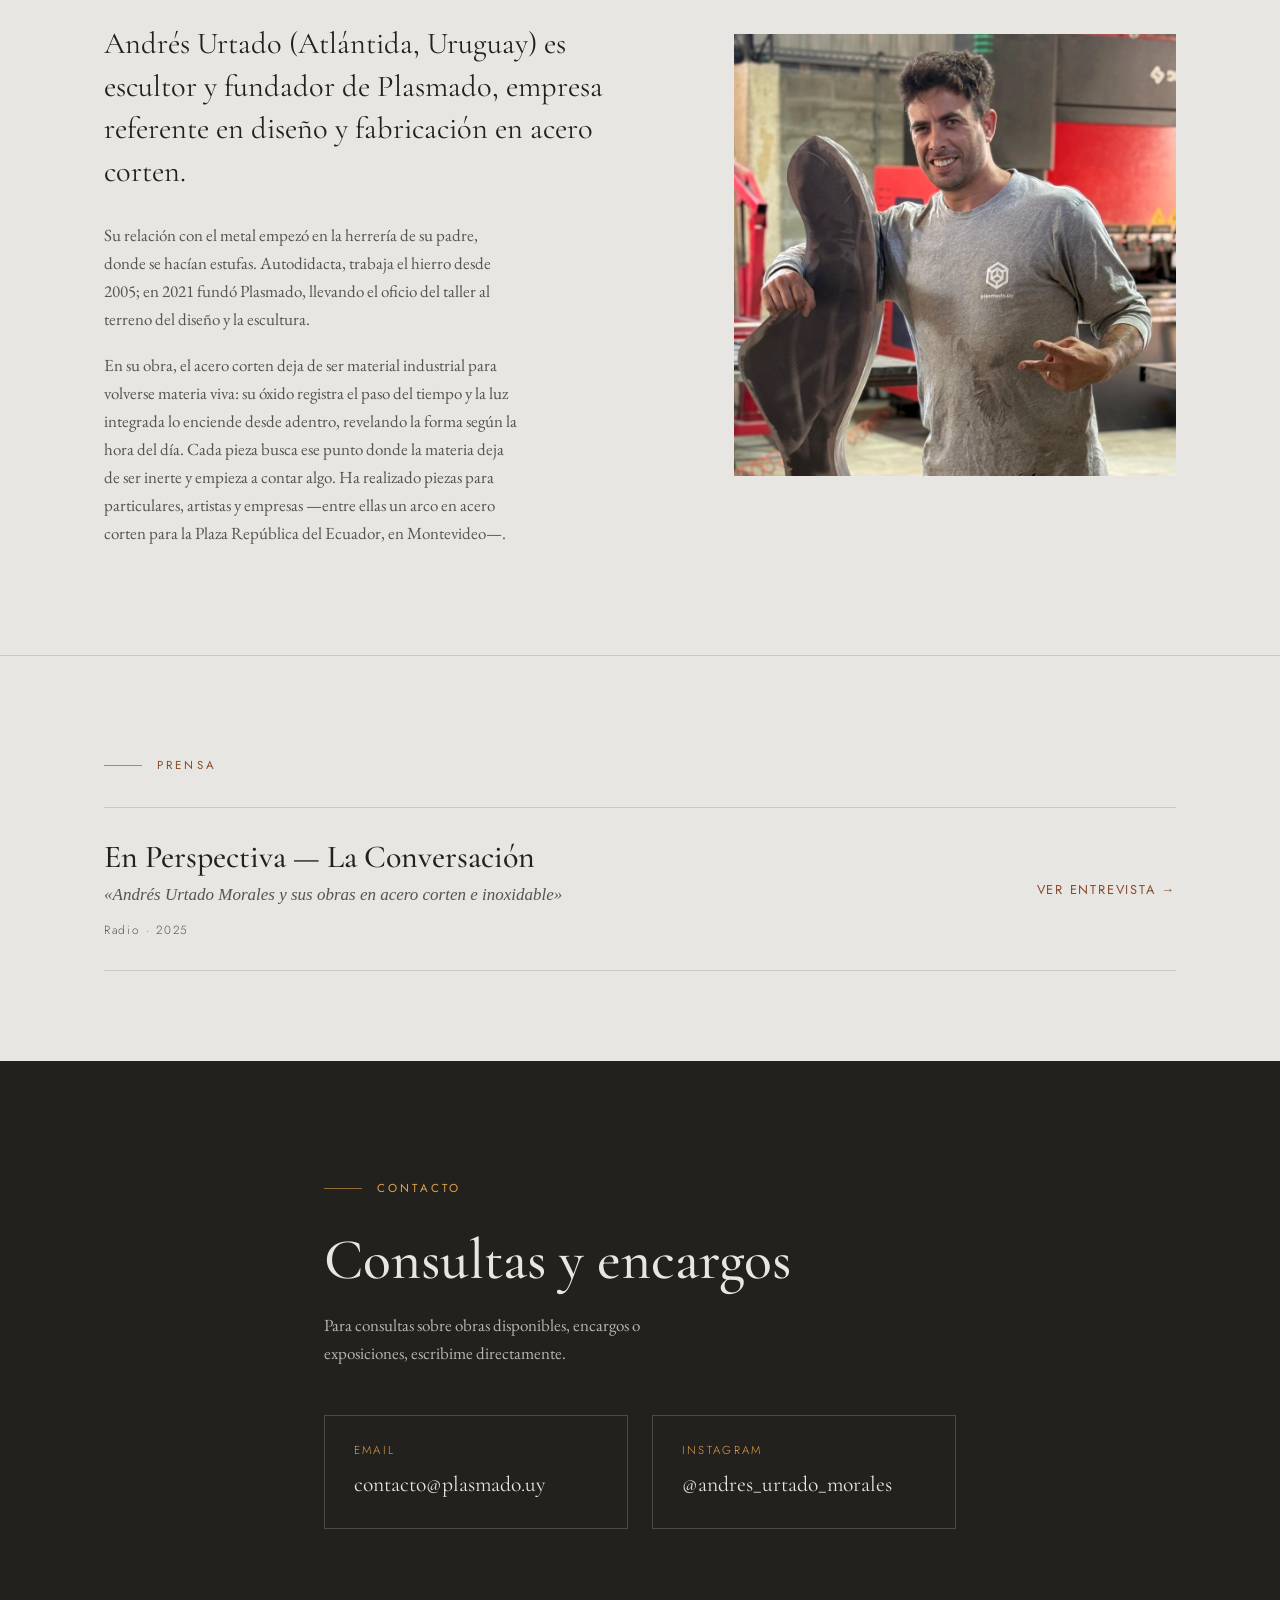
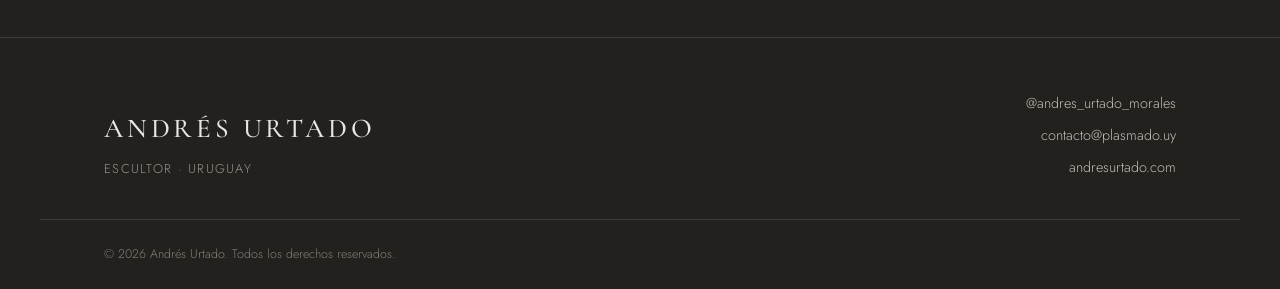
==== commit d221e303: "Fichas técnicas completas (precio, medidas, edición, año), precios en home y sección Prensa - Ficha " ====
--- a/index.html
+++ b/index.html
@@ -30,8 +30,8 @@
 
       <nav class="nav" aria-label="Navegación principal">
         <a href="#coleccion">Colección</a>
-        <a href="#obras">Obras</a>
         <a href="#artista">Artista</a>
+        <a href="#prensa">Prensa</a>
         <a href="#contacto">Contacto</a>
       </nav>
 
@@ -44,8 +44,8 @@
   <!-- Mobile menu -->
   <div class="mobile-menu" id="mobile-menu" aria-hidden="true">
     <a href="#coleccion">Colección</a>
-    <a href="#obras">Obras</a>
     <a href="#artista">Artista</a>
+    <a href="#prensa">Prensa</a>
     <a href="#contacto">Contacto</a>
   </div>
 
@@ -90,6 +90,7 @@
             </div>
             <h3 class="piece__name">Creciente</h3>
             <p class="piece__meta">Acero corten · luz integrada</p>
+            <span class="piece__price">USD 2.900</span>
             <span class="piece__more">Ver obra</span>
           </a>
 
@@ -99,7 +100,8 @@
               <div class="img-placeholder" data-fill="images/nucleo.jpg"><span>nucleo.jpg</span></div>
             </div>
             <h3 class="piece__name">Núcleo</h3>
-            <p class="piece__meta">Acero inoxidable · luz integrada</p>
+            <p class="piece__meta">Acero corten e inoxidable · luz integrada</p>
+            <span class="piece__price">USD 3.200</span>
             <span class="piece__more">Ver obra</span>
           </a>
 
@@ -110,6 +112,7 @@
             </div>
             <h3 class="piece__name">Óculo</h3>
             <p class="piece__meta">Acero corten · luz integrada</p>
+            <span class="piece__price">USD 2.600</span>
             <span class="piece__more">Ver obra</span>
           </a>
 
@@ -119,7 +122,8 @@
               <div class="img-placeholder" data-fill="images/veta.jpg"><span>veta.jpg</span></div>
             </div>
             <h3 class="piece__name">Veta</h3>
-            <p class="piece__meta">Acero corten · luz integrada</p>
+            <p class="piece__meta">Acero corten e inoxidable · luz integrada</p>
+            <span class="piece__price">USD 3.500</span>
             <span class="piece__more">Ver obra</span>
           </a>
         </div>
@@ -158,6 +162,21 @@
             <span>artista.jpg</span>
           </div>
         </div>
+      </div>
+    </section>
+
+    <!-- ===================== PRENSA ===================== -->
+    <section class="press" id="prensa">
+      <div class="container">
+        <p class="eyebrow reveal">Prensa</p>
+        <a class="press__item reveal" href="https://www.youtube.com/watch?v=Thm3S4T0GI0" target="_blank" rel="noopener">
+          <div class="press__text">
+            <h3 class="press__title">En Perspectiva — La Conversación</h3>
+            <p class="press__desc">«Andrés Urtado Morales y sus obras en acero corten e inoxidable»</p>
+            <span class="press__year">Radio · 2025</span>
+          </div>
+          <span class="press__cta">Ver entrevista →</span>
+        </a>
       </div>
     </section>
 
@@ -203,6 +222,8 @@
     </div>
   </footer>
 
+  <!-- Vercel Web Analytics -->
+  <script defer src="/_vercel/insights/script.js"></script>
   <script src="js/main.js"></script>
 </body>
 </html>
--- a/css/styles.css
+++ b/css/styles.css
@@ -296,6 +296,15 @@
 }
 .piece:hover .piece__more,
 .piece:focus-visible .piece__more { opacity: 1; transform: none; }
+.piece__price {
+  display: block;
+  text-align: center;
+  margin-top: 0.5rem;
+  font-family: var(--serif-display);
+  font-weight: 500;
+  font-size: 1.05rem;
+  color: var(--ink);
+}
 
 /* ============================================================
    ARTISTA
@@ -372,6 +381,52 @@
 }
 
 /* ============================================================
+   PRENSA
+   ============================================================ */
+.press { padding: clamp(4rem, 10vh, 7rem) 0; border-top: 1px solid var(--line); }
+.press__item {
+  display: flex;
+  justify-content: space-between;
+  align-items: center;
+  gap: 2rem;
+  padding: 1.9rem 0;
+  border-top: 1px solid var(--line);
+  border-bottom: 1px solid var(--line);
+  transition: padding-left 0.4s var(--ease);
+}
+.press__item:hover { padding-left: 0.8rem; }
+.press__title {
+  font-family: var(--serif-display);
+  font-weight: 500;
+  font-size: clamp(1.4rem, 3vw, 2rem);
+  line-height: 1.1;
+}
+.press__desc { color: var(--ink-soft); margin-top: 0.45rem; font-style: italic; }
+.press__year {
+  display: block;
+  margin-top: 0.7rem;
+  font-family: var(--sans);
+  font-weight: 300;
+  font-size: 0.74rem;
+  letter-spacing: 0.14em;
+  color: var(--ink-soft);
+}
+.press__cta {
+  font-family: var(--sans);
+  font-weight: 400;
+  font-size: 0.8rem;
+  letter-spacing: 0.14em;
+  text-transform: uppercase;
+  color: var(--corten);
+  white-space: nowrap;
+  transition: transform 0.4s var(--ease);
+}
+.press__item:hover .press__cta { transform: translateX(4px); }
+@media (max-width: 640px) {
+  .press__item { flex-direction: column; align-items: flex-start; gap: 1rem; }
+}
+
+/* ============================================================
    FOOTER
    ============================================================ */
 .site-footer {
@@ -504,6 +559,56 @@
 .obra__desc { margin-top: 1.75rem; color: var(--ink-soft); max-width: 48ch; }
 .obra__desc p + p { margin-top: 1rem; }
 
+/* Ficha técnica */
+.obra__ficha { margin-top: 2rem; border-top: 1px solid var(--line); }
+.obra__ficha > div {
+  display: grid;
+  grid-template-columns: 38% 1fr;
+  gap: 1rem;
+  align-items: baseline;
+  padding: 0.75rem 0;
+  border-bottom: 1px solid var(--line);
+}
+.obra__ficha dt {
+  font-family: var(--sans);
+  font-weight: 300;
+  font-size: 0.72rem;
+  letter-spacing: 0.14em;
+  text-transform: uppercase;
+  color: var(--ink-soft);
+}
+.obra__ficha dd { font-family: var(--serif-body); font-size: 1.02rem; color: var(--ink); }
+.ficha__hint {
+  display: block;
+  font-family: var(--sans);
+  font-weight: 300;
+  font-size: 0.68rem;
+  letter-spacing: 0.06em;
+  text-transform: uppercase;
+  color: var(--ink-soft);
+  margin-top: 0.15rem;
+}
+.obra__ficha--price dd { display: flex; align-items: baseline; gap: 0.8rem; flex-wrap: wrap; }
+.ficha__price { font-family: var(--serif-display); font-weight: 500; font-size: 1.5rem; }
+.disponible {
+  display: inline-flex;
+  align-items: center;
+  gap: 0.4rem;
+  font-family: var(--sans);
+  font-weight: 400;
+  font-size: 0.72rem;
+  letter-spacing: 0.1em;
+  text-transform: uppercase;
+  color: #4a7a3a;
+}
+.disponible::before {
+  content: "";
+  width: 7px; height: 7px;
+  border-radius: 50%;
+  background: #5c9a48;
+}
+.obra__cta { margin-top: 2.25rem; }
+
 .obra__gallery-wrap {
   padding: clamp(3rem, 9vh, 6rem) 0;
   background: var(--bg-alt);
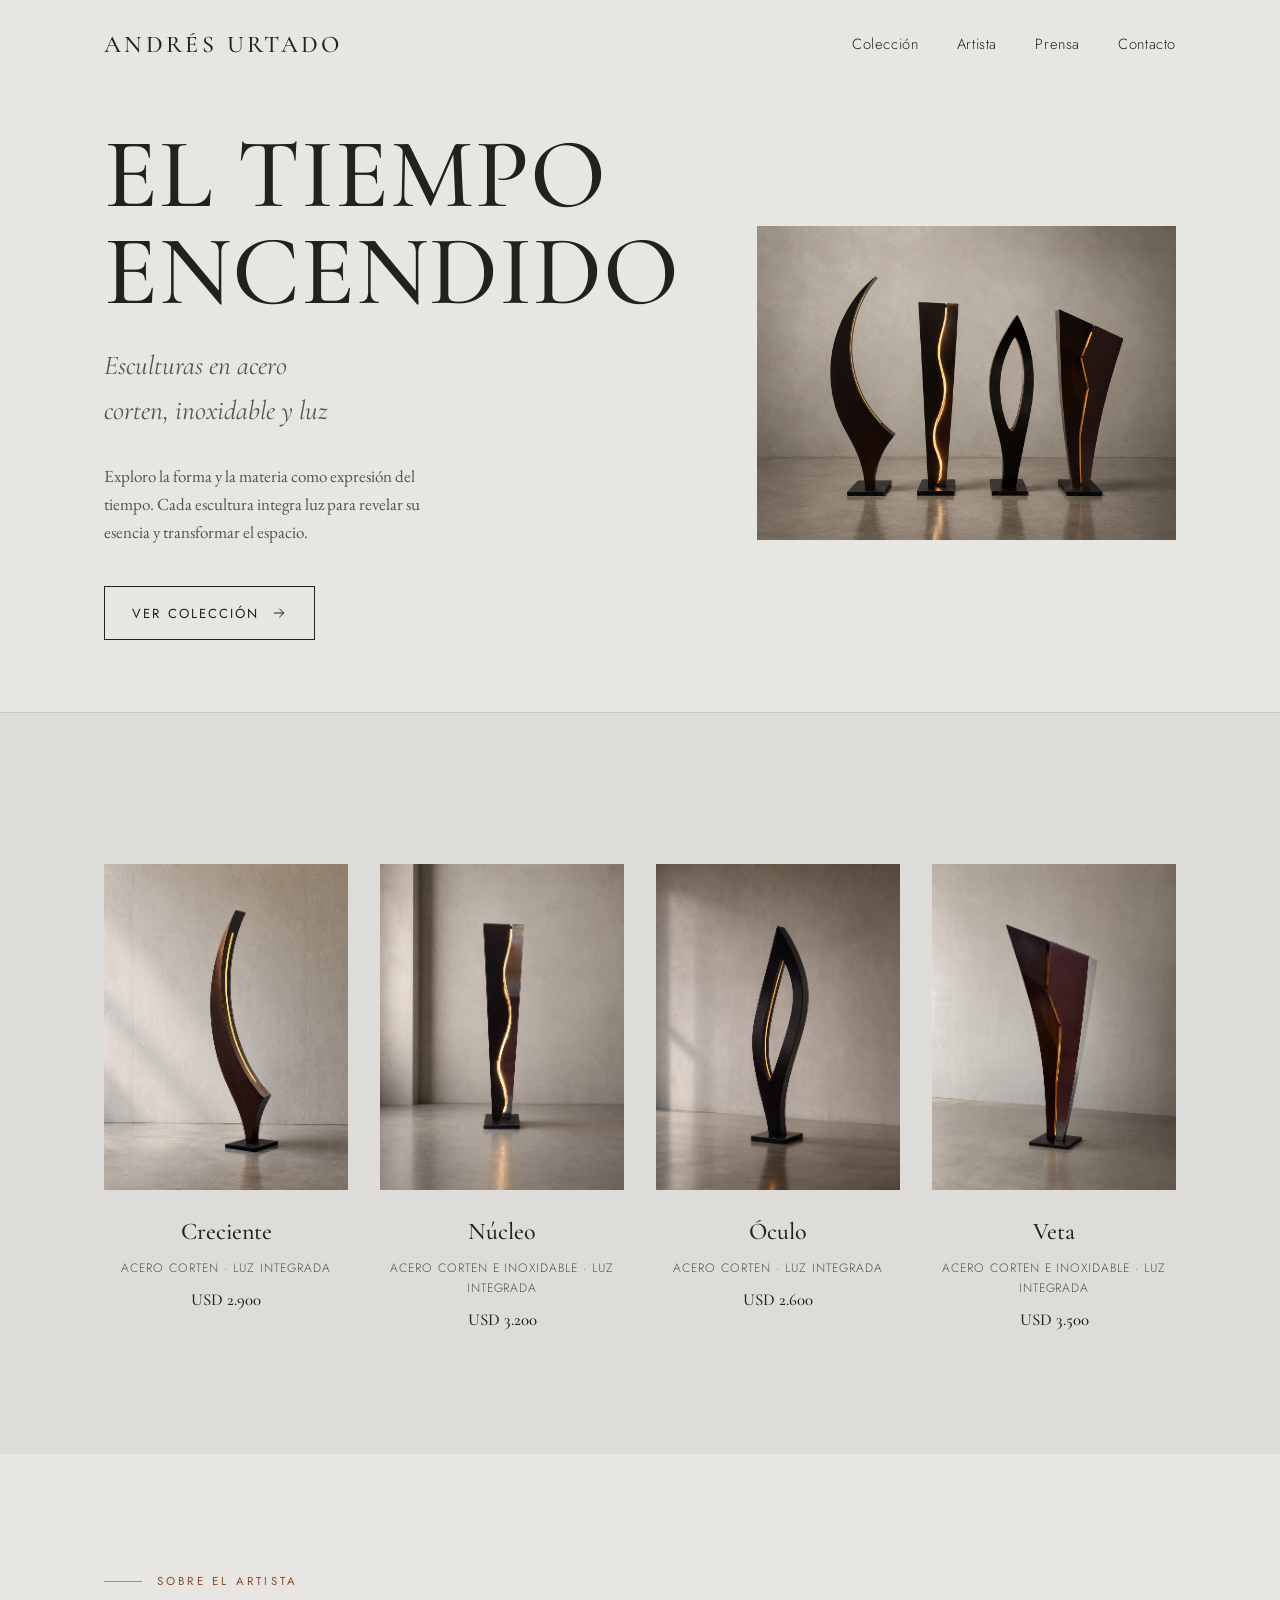
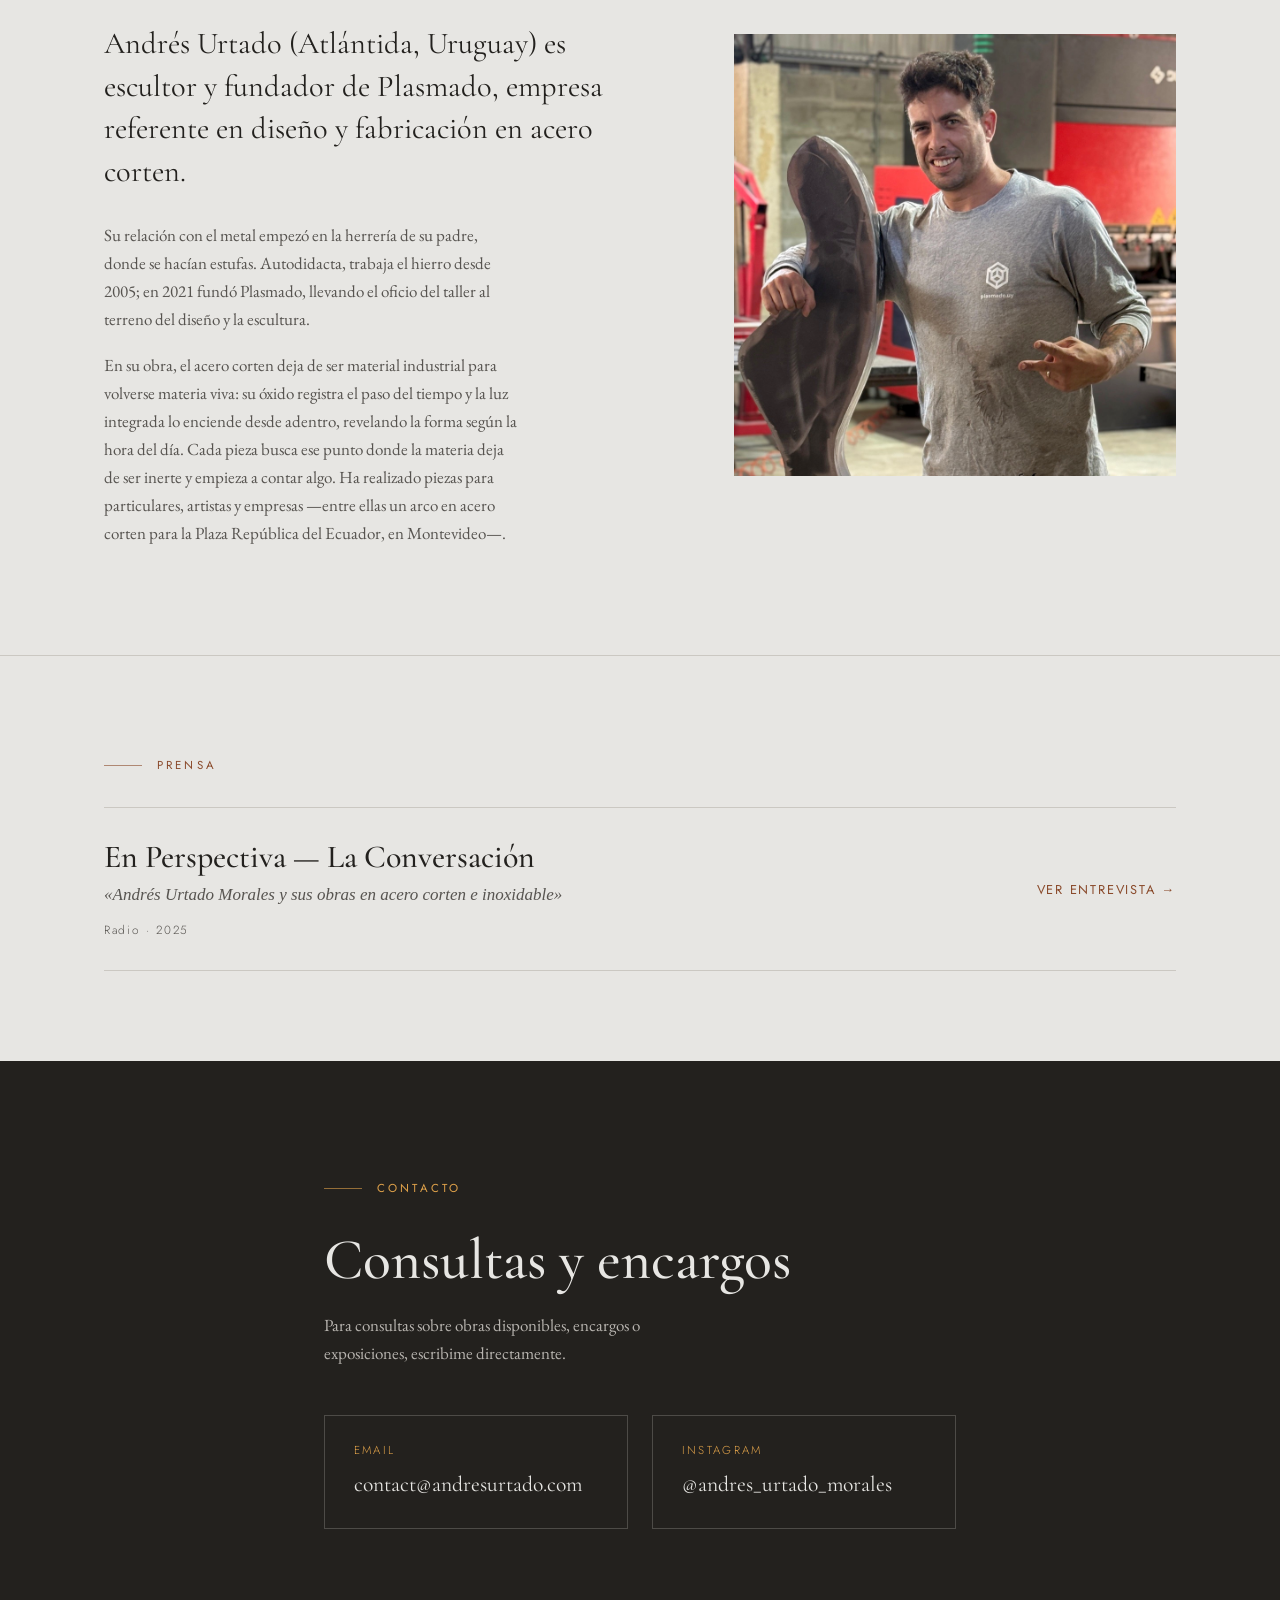
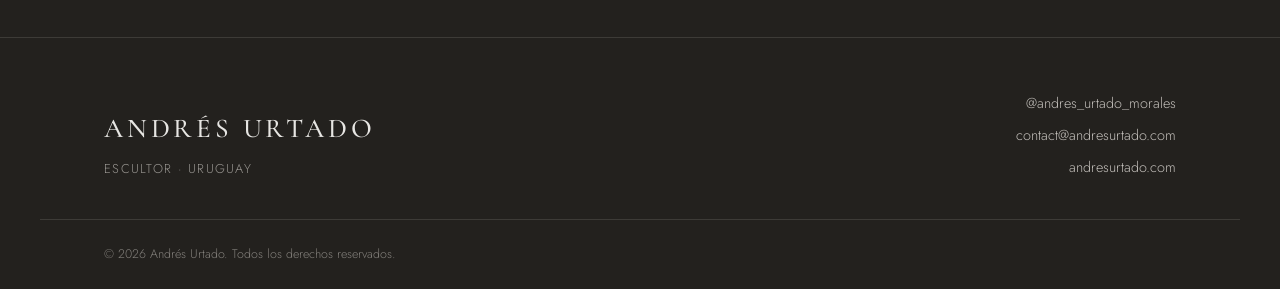
==== commit af1df232: "Cambiar contacto a contact@andresurtado.com (mail propio funcionando) Co-Authored-By: Claude Opus 4." ====
--- a/index.html
+++ b/index.html
@@ -191,9 +191,9 @@
         </p>
 
         <div class="contact__links">
-          <a class="contact__link" href="mailto:contacto@plasmado.uy">
+          <a class="contact__link" href="mailto:contact@andresurtado.com">
             <span class="contact__label">Email</span>
-            <span class="contact__value">contacto@plasmado.uy</span>
+            <span class="contact__value">contact@andresurtado.com</span>
           </a>
           <a class="contact__link" href="https://instagram.com/andres_urtado_morales" target="_blank" rel="noopener">
             <span class="contact__label">Instagram</span>
@@ -213,7 +213,7 @@
       </div>
       <div class="footer__contact">
         <a href="https://instagram.com/andres_urtado_morales" target="_blank" rel="noopener">@andres_urtado_morales</a>
-        <a href="mailto:contacto@plasmado.uy">contacto@plasmado.uy</a>
+        <a href="mailto:contact@andresurtado.com">contact@andresurtado.com</a>
         <a href="https://andresurtado.com">andresurtado.com</a>
       </div>
     </div>
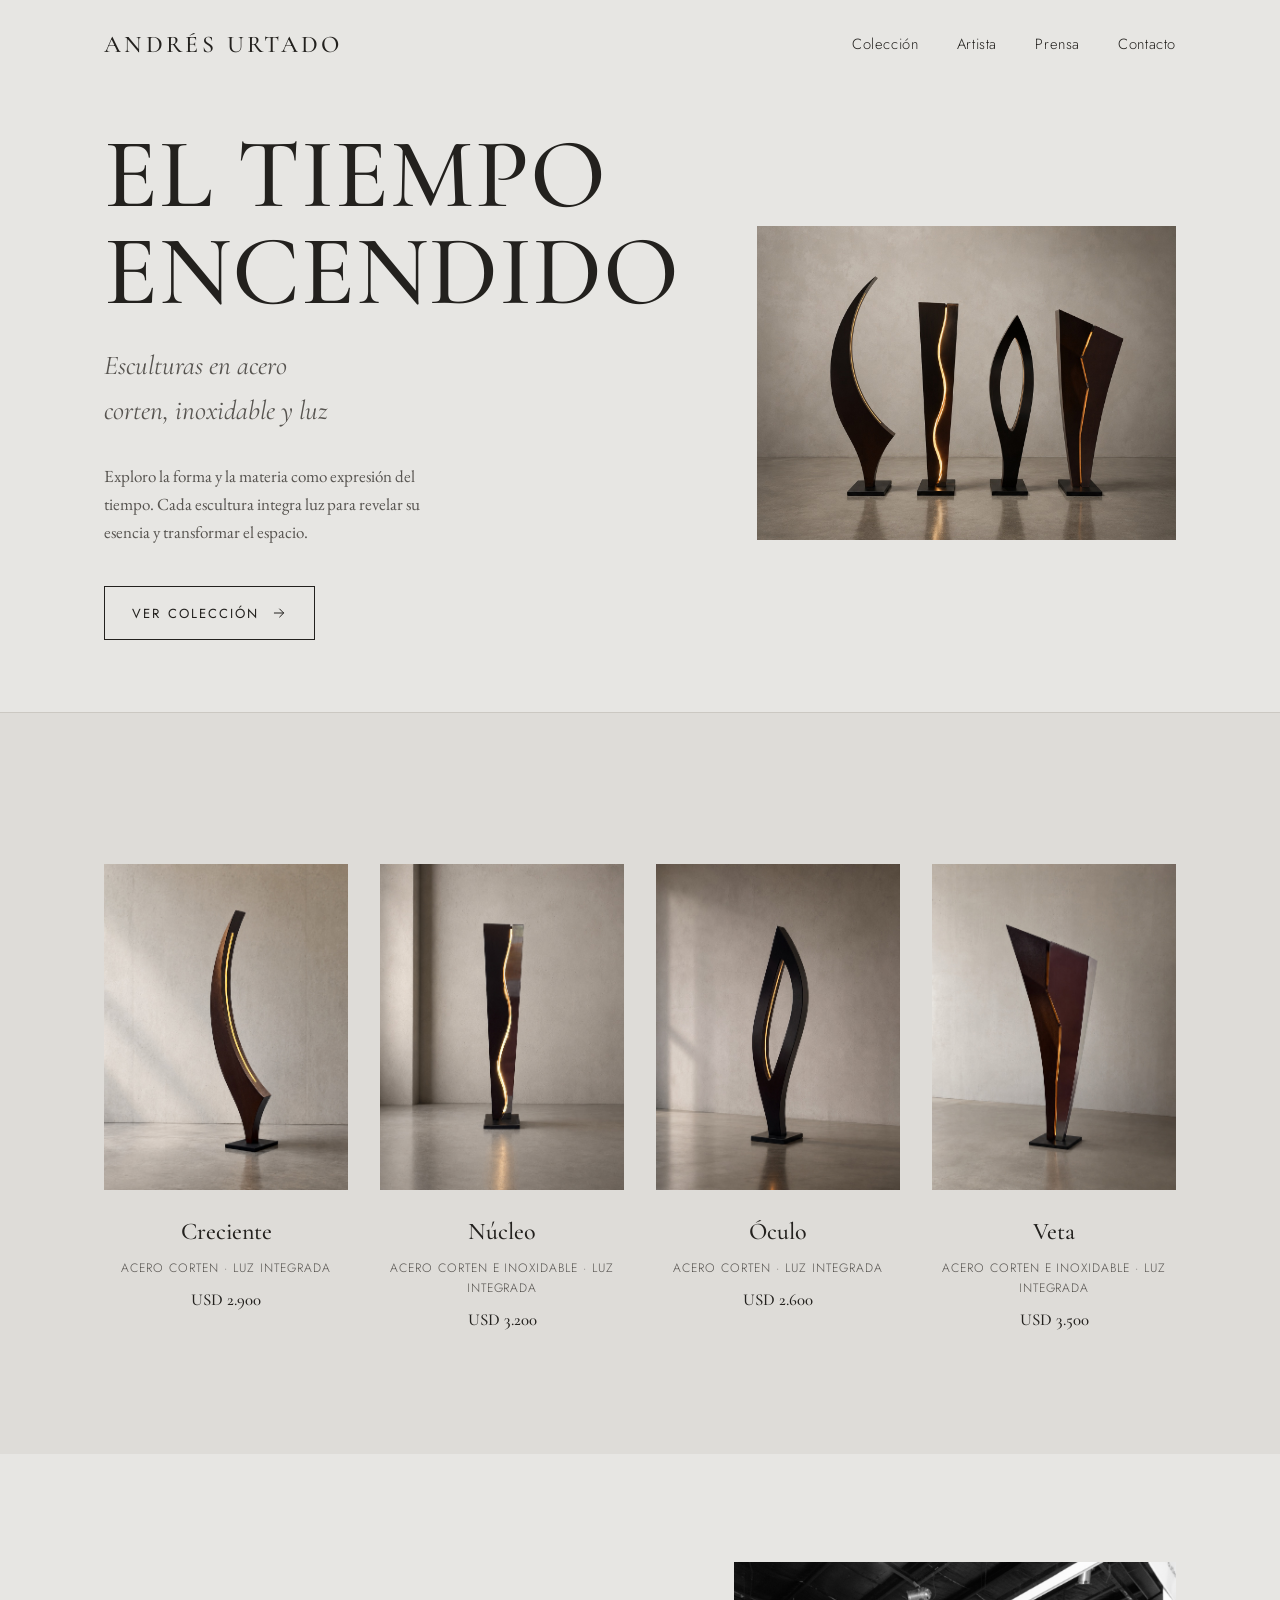
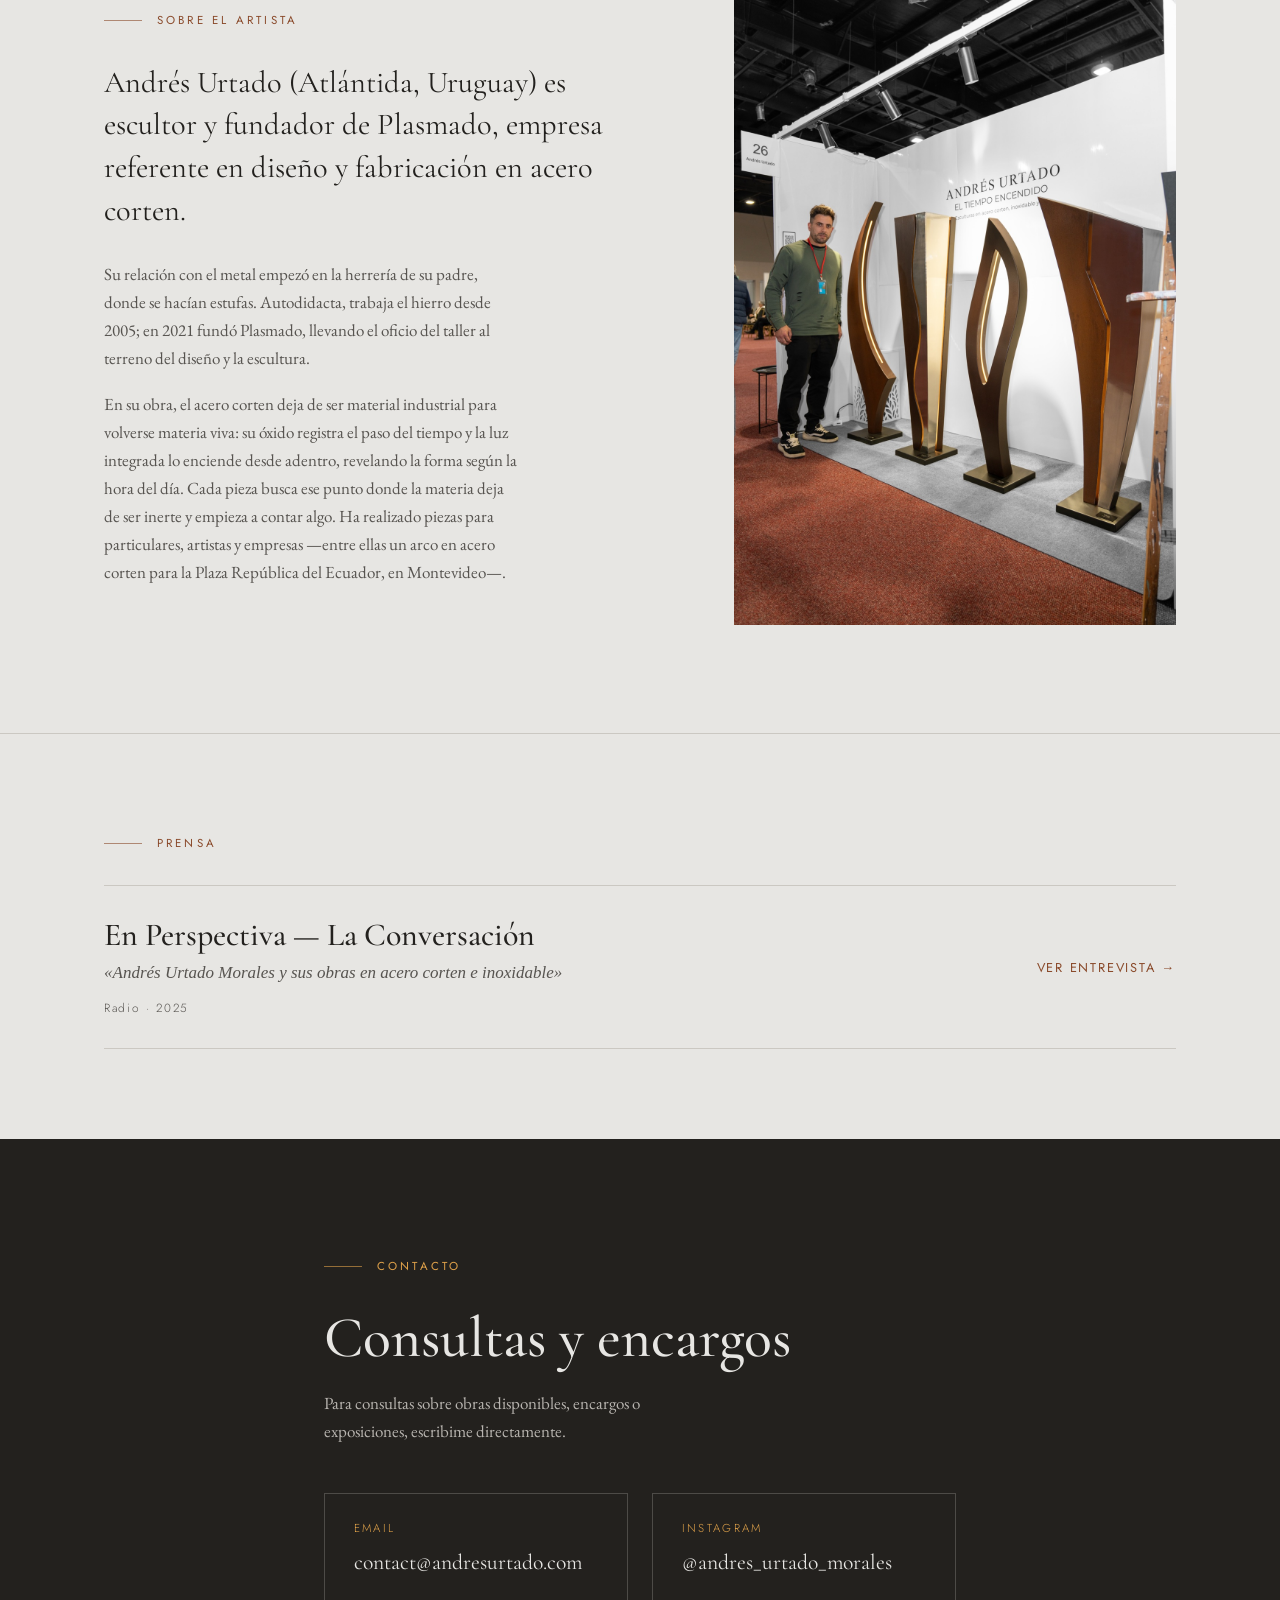
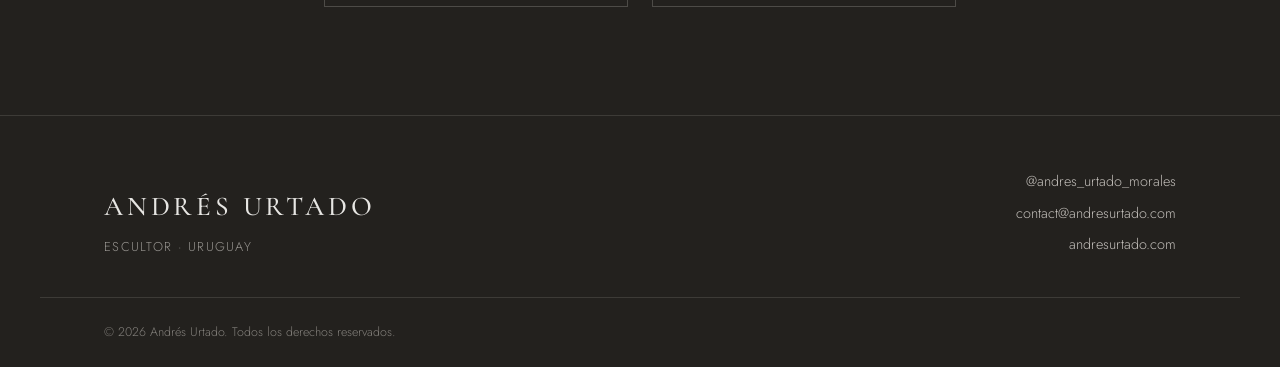
==== commit c345c013: "Fotos reales profesionales: artista en la feria + detalles reales de Creciente y Óculo - Sección art" ====
--- a/index.html
+++ b/index.html
@@ -158,7 +158,7 @@
 
         <div class="artist__media reveal">
           <!-- Foto de Andrés en el taller. ?v= fuerza recarga al reemplazar la imagen. -->
-          <div class="img-placeholder img-placeholder--tall" data-fill="images/artista.jpg?v=2">
+          <div class="img-placeholder img-placeholder--tall" data-fill="images/artista.jpg?v=3">
             <span>artista.jpg</span>
           </div>
         </div>
--- a/css/styles.css
+++ b/css/styles.css
@@ -616,7 +616,7 @@
 }
 .obra__gallery {
   display: grid;
-  grid-template-columns: repeat(3, 1fr);
+  grid-template-columns: repeat(auto-fit, minmax(min(100%, 260px), 1fr));
   gap: clamp(1rem, 2vw, 1.5rem);
   margin-top: 2rem;
 }
